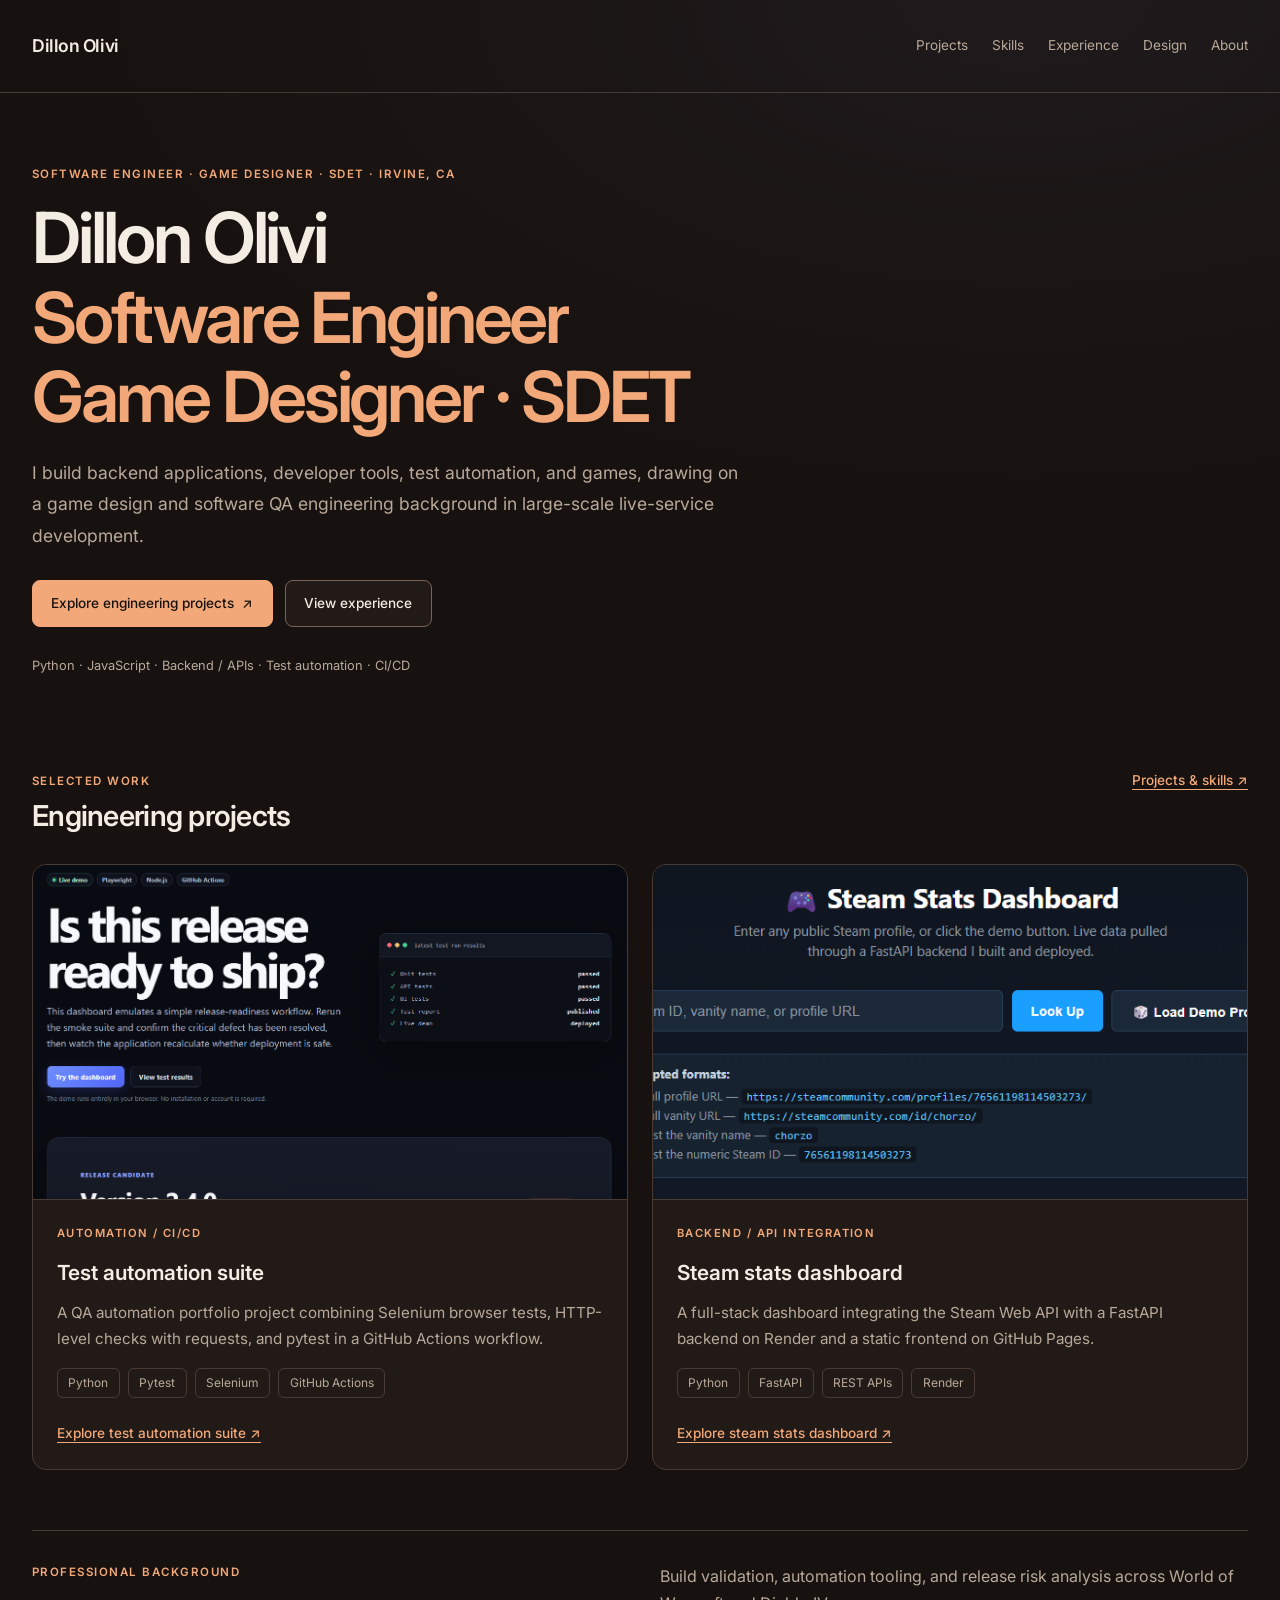
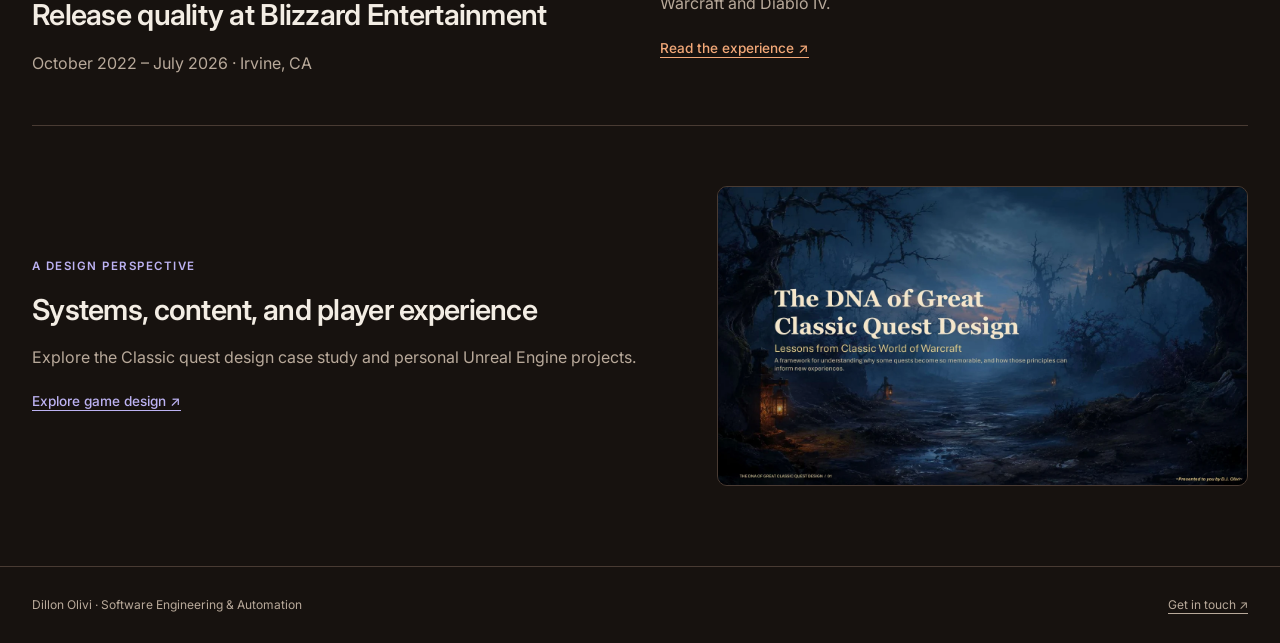
==== index.html @ e693dbc1 "Present Software Engineer, Game Designer and SDET roles on homepage" ====
<!DOCTYPE html>
<html lang="en">
<head>
<meta charset="UTF-8">
<meta name="viewport" content="width=device-width, initial-scale=1.0">
<meta name="color-scheme" content="dark">
<title>Dillon Olivi | Software Engineer, Game Designer &amp; SDET</title>
<meta name="description" content="Software engineering, game design, and test automation. Explore Dillon Olivi’s engineering projects, Unreal Engine work, and SDET experience.">
<link rel="preconnect" href="https://fonts.googleapis.com">
<link rel="preconnect" href="https://fonts.gstatic.com" crossorigin>
<link href="https://fonts.googleapis.com/css2?family=Inter:wght@400;500;600;700&amp;family=Cormorant+Garamond:wght@500;600;700&amp;display=swap" rel="stylesheet">
<link rel="stylesheet" href="css/styles.css">
<script src="js/navigation.js" defer></script>
</head>
<body class="page-swe">
<a class="skip-link" href="#main">Skip to content</a>
<nav class="site-nav" aria-label="Main navigation">
<a class="brand" href="index.html">Dillon Olivi</a>
<div class="links">
<a href="software-engineering.html">Projects</a>
<a href="software-engineering.html#skills">Skills</a>
<a href="experience.html">Experience</a>
<a href="game-design.html">Design</a>
<a href="about.html">About</a>
</div>
</nav>
<main id="main" class="page-content" tabindex="-1">

<header class="hero">
<p class="eyebrow">Software Engineer · Game Designer · SDET · Irvine, CA</p>
<h1>Dillon Olivi<br><span>Software Engineer<br>Game Designer · SDET</span></h1>
<p class="lead">I build backend applications, developer tools, test automation, and games, drawing on a game design and software QA engineering background in large-scale live-service development.</p>
<div class="actions"><a class="btn btn-primary" href="software-engineering.html">Explore engineering projects <span aria-hidden="true">↗</span></a><a class="btn" href="experience.html">View experience</a></div>
<p class="hero-note">Python · JavaScript · Backend / APIs · Test automation · CI/CD</p>
</header>
<section class="section" aria-labelledby="selected-projects">
<div class="section-heading"><div><p class="eyebrow">Selected work</p><h2 id="selected-projects">Engineering projects</h2></div><a class="text-link" href="software-engineering.html">Projects &amp; skills ↗</a></div>
<div class="project-grid"><article class="project-card engineering-card" id="test-automation">
<a class="project-media" href="https://dillon-olivi.github.io/release-readiness-demo/" target="_blank" rel="noopener noreferrer"><img src="assets/projects/test-automation-preview.png" alt="Test automation suite interface preview" loading="lazy"></a>
<div class="project-body"><p class="eyebrow">Automation / CI/CD</p><h3>Test automation suite</h3><p>A QA automation portfolio project combining Selenium browser tests, HTTP-level checks with requests, and pytest in a GitHub Actions workflow.</p><div class="skill-tags"><span>Python</span><span>Pytest</span><span>Selenium</span><span>GitHub Actions</span></div>
<a class="text-link" href="https://dillon-olivi.github.io/release-readiness-demo/" target="_blank" rel="noopener noreferrer">Explore test automation suite <span aria-hidden="true">↗</span></a></div>
</article>
<article class="project-card engineering-card" id="steam-dashboard">
<a class="project-media" href="https://dillon-olivi.github.io/steam-dashboard/" target="_blank" rel="noopener noreferrer"><img src="assets/projects/steam-dashboard-preview.png" alt="Steam stats dashboard with player lookup and demo profile controls" loading="lazy"></a>
<div class="project-body"><p class="eyebrow">Backend / API integration</p><h3>Steam stats dashboard</h3><p>A full-stack dashboard integrating the Steam Web API with a FastAPI backend on Render and a static frontend on GitHub Pages.</p><div class="skill-tags"><span>Python</span><span>FastAPI</span><span>REST APIs</span><span>Render</span></div>
<a class="text-link" href="https://dillon-olivi.github.io/steam-dashboard/" target="_blank" rel="noopener noreferrer">Explore steam stats dashboard <span aria-hidden="true">↗</span></a></div>
</article></div>
</section>
<section class="section background-strip" aria-labelledby="background-title"><div><p class="eyebrow">Professional background</p><h2 id="background-title">Release quality at Blizzard Entertainment</h2><p>October 2022 – July 2026 · Irvine, CA</p></div><div><p>Build validation, automation tooling, and release risk analysis across World of Warcraft and Diablo IV.</p><a class="text-link" href="experience.html">Read the experience ↗</a></div></section>
<section class="section design-feature" aria-labelledby="design-title"><div><p class="eyebrow">A design perspective</p><h2 id="design-title">Systems, content, and player experience</h2><p>Explore the Classic quest design case study and personal Unreal Engine projects.</p><a class="text-link" href="game-design.html">Explore game design ↗</a></div><a class="project-media" href="game-design.html#quest-case-study-title"><img src="assets/projects/dna-of-great-classic-quest-design.webp" alt="The DNA of Great Classic Quest Design cover" width="1400" height="788" loading="lazy"></a></section>

</main>
<footer class="site-footer"><p>Dillon Olivi · Software Engineering &amp; Automation</p><a href="mailto:dillonjameso13@gmail.com">Get in touch ↗</a></footer>
</body>
</html>
---- css/styles.css ----
:root {
  --bg: #17120f;
  --bg-raised: #211a17;
  --text: #f3ede4;
  --text-muted: #b8a99a;
  --accent-swe: #e8834a;
  --accent-swe-soft: #f2a878;
  --accent-design: #9a8de8;
  --accent-design-soft: #bcb2f2;
  --border: #493b33;
  --radius: 14px;
}
* { box-sizing: border-box; }
body { margin: 0; background: var(--bg); color: var(--text); font-family: 'Inter', -apple-system, BlinkMacSystemFont, 'Segoe UI', sans-serif; line-height: 1.7; }
body::before { content: ''; position: absolute; inset: 0 0 auto; height: 540px; background: radial-gradient(ellipse at 80% 0%, rgba(154,141,232,.06), transparent 65%); pointer-events: none; z-index: -1; }
h1, h2, h3, p { margin-top: 0; }
h1 { font-size: clamp(2.2rem, 5vw, 3.5rem); line-height: 1.13; letter-spacing: -.045em; font-weight: 600; margin-bottom: 1.25rem; max-width: 850px; }
h2 { font-size: clamp(1.4rem, 2.5vw, 1.8rem); line-height: 1.3; letter-spacing: -.025em; font-weight: 600; margin-bottom: 1rem; }
h3 { font-size: 1.1rem; line-height: 1.5; font-weight: 600; }
p { margin-bottom: 1rem; }
a { color: inherit; text-decoration: none; }
img, video { max-width: 100%; }
button { font: inherit; }
:where(a, button):focus-visible { outline: 2px solid var(--accent-swe-soft); outline-offset: 5px; }
.page-design :where(a, button):focus-visible { outline-color: var(--accent-design-soft); }
main:focus { outline: none; }
.skip-link { position: absolute; top: .5rem; left: 1rem; transform: translateY(-200%); background: var(--text); color: var(--bg); padding: .7rem 1rem; z-index: 10; }
.skip-link:focus { transform: none; }
.site-nav, .page-content, .site-footer { width: min(1560px, 100%); margin-inline: auto; padding-inline: 2rem; }
.site-nav { display: flex; justify-content: space-between; align-items: center; gap: 1.5rem; padding-block: 1.5rem; border-bottom: 1px solid var(--border); }
.brand { font-size: 1.1rem; font-weight: 600; white-space: nowrap; letter-spacing: -.025em; }
.brand-dot { color: var(--accent-swe-soft); }
.links { display: flex; flex-wrap: wrap; gap: .25rem 1.5rem; }
.links a { display: inline-flex; align-items: center; min-height: 44px; font-size: .85rem; color: var(--text-muted); }
.links a:hover, .links a[aria-current] { color: var(--text); }
.links a[aria-current] { text-decoration: underline; text-decoration-color: var(--accent-swe-soft); text-underline-offset: 8px; }
.page-content { padding-block: 3.75rem 5rem; }
.page-header { margin-bottom: 3rem; }
.eyebrow { font-size: .72rem; text-transform: uppercase; letter-spacing: .13em; font-weight: 600; color: var(--accent-swe-soft); margin-bottom: .85rem; }
.page-design .eyebrow, .page-design .accent { color: var(--accent-design-soft); }
.lead { max-width: 710px; color: var(--text-muted); font-size: 1.1rem; line-height: 1.8; }
.hero { padding-block: .75rem 1rem; }
.hero h1 { font-size: clamp(2.5rem, 5.5vw, 4.4rem); }
.hero h1 span { color: var(--accent-swe-soft); }
.hero-note { font-size: .8rem; color: var(--text-muted); margin-top: 1.75rem; }
.actions { display: flex; flex-wrap: wrap; gap: .75rem; margin-top: 1.75rem; }
.btn { display: inline-flex; align-items: center; justify-content: center; gap: .5rem; min-height: 46px; padding: .7rem 1.15rem; border: 1px solid #796457; border-radius: 8px; color: var(--text); background: var(--bg-raised); font-size: .85rem; font-weight: 500; transition: background-color .15s, border-color .15s; }
.btn:hover { border-color: var(--accent-swe-soft); background: #30251f; }
.btn-primary { background: var(--accent-swe-soft); border-color: var(--accent-swe-soft); color: var(--bg); }
.btn-primary:hover { background: #f6bb96; }
.page-design .btn:hover { border-color: var(--accent-design-soft); }
.text-link { display: inline-block; color: var(--accent-swe-soft); font-size: .85rem; font-weight: 500; text-decoration: underline; text-underline-offset: 4px; text-decoration-thickness: 1px; }
.text-link:hover { color: var(--text); }
.page-design .text-link { color: var(--accent-design-soft); }
.section { margin-top: 3.75rem; }
.section-heading { display: flex; justify-content: space-between; align-items: baseline; gap: 1rem; margin-bottom: 1.5rem; }
.section-heading h2, .section-heading p { margin-bottom: .35rem; }
.muted { color: var(--text-muted); }
.section-heading .muted { font-size: .8rem; }
.project-grid { display: grid; grid-template-columns: repeat(2, minmax(0, 1fr)); gap: 1.5rem; }
.project-card { min-width: 0; background: var(--bg-raised); border: 1px solid var(--border); border-radius: var(--radius); padding: 1.75rem; margin-bottom: 1.5rem; }
.project-card h2, .project-card h3 { font-size: 1.3rem; margin-bottom: .75rem; }
.project-card p { color: var(--text-muted); font-size: .95rem; }
.project-card .eyebrow { font-size: .7rem; color: var(--accent-swe-soft); }
.engineering-card { padding: 0; margin: 0; overflow: hidden; display: flex; flex-direction: column; transition: border-color .15s; }
.engineering-card:hover { border-color: #796457; }
.engineering-card .project-media { border: 0; border-bottom: 1px solid var(--border); border-radius: 0; margin: 0; }
.engineering-card .project-media img { aspect-ratio: 16/9; object-fit: cover; object-position: top; }
.project-body { padding: 1.5rem; display: flex; flex-direction: column; align-items: flex-start; flex: 1; }
.project-body > p:not(.eyebrow) { flex: 1; }
.project-body .text-link { margin-top: 1.5rem; }
.project-media { display: block; width: 100%; overflow: hidden; border: 1px solid var(--border); border-radius: 10px; margin-bottom: 1.25rem; }
.project-media video, .project-media img { display: block; width: 100%; height: auto; }
.project-media video { aspect-ratio: 16/9; object-fit: contain; background: #100d0b; }
.skill-tags { display: flex; flex-wrap: wrap; gap: .5rem; }
.skill-tags span { font-size: .75rem; padding: .25rem .65rem; border-radius: 6px; border: 1px solid var(--border); color: var(--text-muted); }
.skills-grid { display: grid; grid-template-columns: 1fr 1fr 1.25fr; gap: 2rem; padding-block: 1.5rem; border-top: 1px solid var(--border); }
.skills-grid h3 { font-size: .95rem; }
.background-strip { display: grid; grid-template-columns: 1fr 1fr; gap: 2.5rem; padding-block: 2rem; border-block: 1px solid var(--border); }
.background-strip p { color: var(--text-muted); }
.background-strip .eyebrow { color: var(--accent-swe-soft); }
.design-feature { display: grid; grid-template-columns: 1.2fr 1fr; gap: 3rem; align-items: center; }
.design-feature p { color: var(--text-muted); }
.design-feature .eyebrow, .design-feature .text-link { color: var(--accent-design-soft); }
.design-feature .project-media { margin: 0; }
.experience-entry { border: 1px solid var(--border); border-radius: var(--radius); background: var(--bg-raised); padding: clamp(1.25rem, 4vw, 2.5rem); }
.experience-header { padding-bottom: 1.5rem; }
.experience-header h2 { font-size: 1.8rem; }
.role-title { max-width: 740px; font-size: 1.05rem; margin-bottom: 0; }
.highlights { max-width: 760px; margin: 1rem 0 0; padding-left: 1.2rem; color: var(--text-muted); }
.highlights li { margin-bottom: .45rem; }
#lorestone-title + .role-title { margin-bottom: 0; }
.experience-entry + .experience-entry { margin-top: 1.5rem; }
.rotation { margin-top: 1.5rem; padding: 1rem 1.25rem; border: 1px solid var(--border); border-radius: var(--radius); }
.rotation h4 { margin-bottom: .4rem; }
.rotation p { margin: 0; }
.experience-area { border-top: 1px solid var(--border); padding-top: 1.75rem; margin-top: 1rem; }
.experience-area h3 { max-width: 750px; margin-bottom: 1rem; }
.experience-area ul { color: var(--text-muted); padding-left: 1.25rem; max-width: 860px; font-size: .95rem; }
.experience-area li { padding-left: .3rem; margin-bottom: .8rem; }
.experience-area li::marker { color: var(--accent-swe-soft); }
.assignment-dates { color: var(--accent-swe-soft); font-size: .85rem; }
.education { border-top: 1px solid var(--border); padding-top: 2rem; }
.education p { margin-bottom: .4rem; }
.about-header { display: grid; grid-template-columns: 1fr 160px; gap: 3rem; align-items: center; }
.portrait { border-radius: var(--radius); object-fit: cover; object-position: 50% 25%; border: 1px solid var(--border); }
.prose { max-width: 760px; color: var(--text-muted); font-size: 1.05rem; }
.prose p { margin-bottom: 1.5rem; }

.page-design h1 { font-family: 'Cormorant Garamond', Georgia, serif; letter-spacing: -.02em; }
.page-design .project-card .accent { color: var(--accent-design-soft); }
.project-gallery, .media-pair { display: grid; grid-template-columns: repeat(auto-fit, minmax(min(180px, 100%), 1fr)); gap: .5rem; margin-bottom: 1.25rem; }
.project-gallery img { width: 100%; aspect-ratio: 16/10; object-fit: cover; border-radius: 8px; }
.quest-case-study .case-study-disclaimer { margin-bottom: 0; }
.card-action { margin-top: 1.5rem; }
small { font-size: .8rem; }
.site-footer { display: flex; justify-content: space-between; gap: 1rem; padding-block: 1.75rem; border-top: 1px solid var(--border); color: var(--text-muted); font-size: .75rem; }
.site-footer p { margin: 0; }
.site-footer a { text-decoration: underline; text-underline-offset: 4px; }
@media (max-width: 760px) {
  .site-nav { align-items: flex-start; flex-direction: column; gap: .4rem; }
  .links { width: 100%; justify-content: space-between; gap: .25rem .75rem; }
  .page-content { padding-block: 2.5rem 3.5rem; }
  .project-grid, .skills-grid, .background-strip, .design-feature { grid-template-columns: 1fr; }
  .section { margin-top: 2.75rem; }
  .background-strip, .design-feature { gap: 1.25rem; }
  .section-heading { flex-wrap: wrap; }
  .about-header { grid-template-columns: 1fr; gap: 1rem; }
  .portrait { width: 120px; height: 120px; }
}
@media (max-width: 420px) {
  .site-nav, .page-content, .site-footer { padding-inline: 1.25rem; }
  .links a { font-size: .78rem; }
  .project-card { padding: 1.25rem; }
  .engineering-card { padding: 0; }
  .project-body { padding: 1.25rem; }
  .site-footer { flex-direction: column; }
}
@media (prefers-reduced-motion: reduce) {
  *, *::before, *::after { animation: none !important; transition: none !important; scroll-behavior: auto !important; }
}
html { scroll-behavior: smooth; }
#skills, #technical-design { scroll-margin-top: 2rem; }
.credits-grid { display: grid; grid-template-columns: repeat(auto-fit, minmax(min(280px, 100%), 1fr)); gap: 1.5rem; }
.team-section { margin-top: 2rem; padding-top: 2rem; border-top: 1px solid var(--border); }
.credit-card { padding: 0; overflow: hidden; margin: 0; }
.credit-card > img { display: block; width: 100%; height: auto; aspect-ratio: 16/9; object-fit: cover; }
.credit-card h4 { font-size: 1.1rem; margin: 0 0 .5rem; }
.credit-card p { margin: 0; }
.assignment-feature { display: grid; grid-template-columns: 1fr 1.25fr; gap: 2rem; align-items: start; }
.assignment-feature > img { width: 100%; height: auto; border-radius: 10px; }
.assignment-feature h4 { margin: 1.25rem 0 .4rem; font-size: .95rem; }
.assignment-feature p { color: var(--text-muted); }
.skills-grid { grid-template-columns: repeat(3, minmax(0, 1fr)); }
@media (max-width: 760px) { .assignment-feature, .skills-grid { grid-template-columns: 1fr; } }
@media (prefers-reduced-motion: reduce) { html { scroll-behavior: auto; } }

.studio-banner { display: block; width: 100%; height: auto; border-radius: var(--radius); border: 1px solid var(--border); margin-bottom: 1.5rem; }
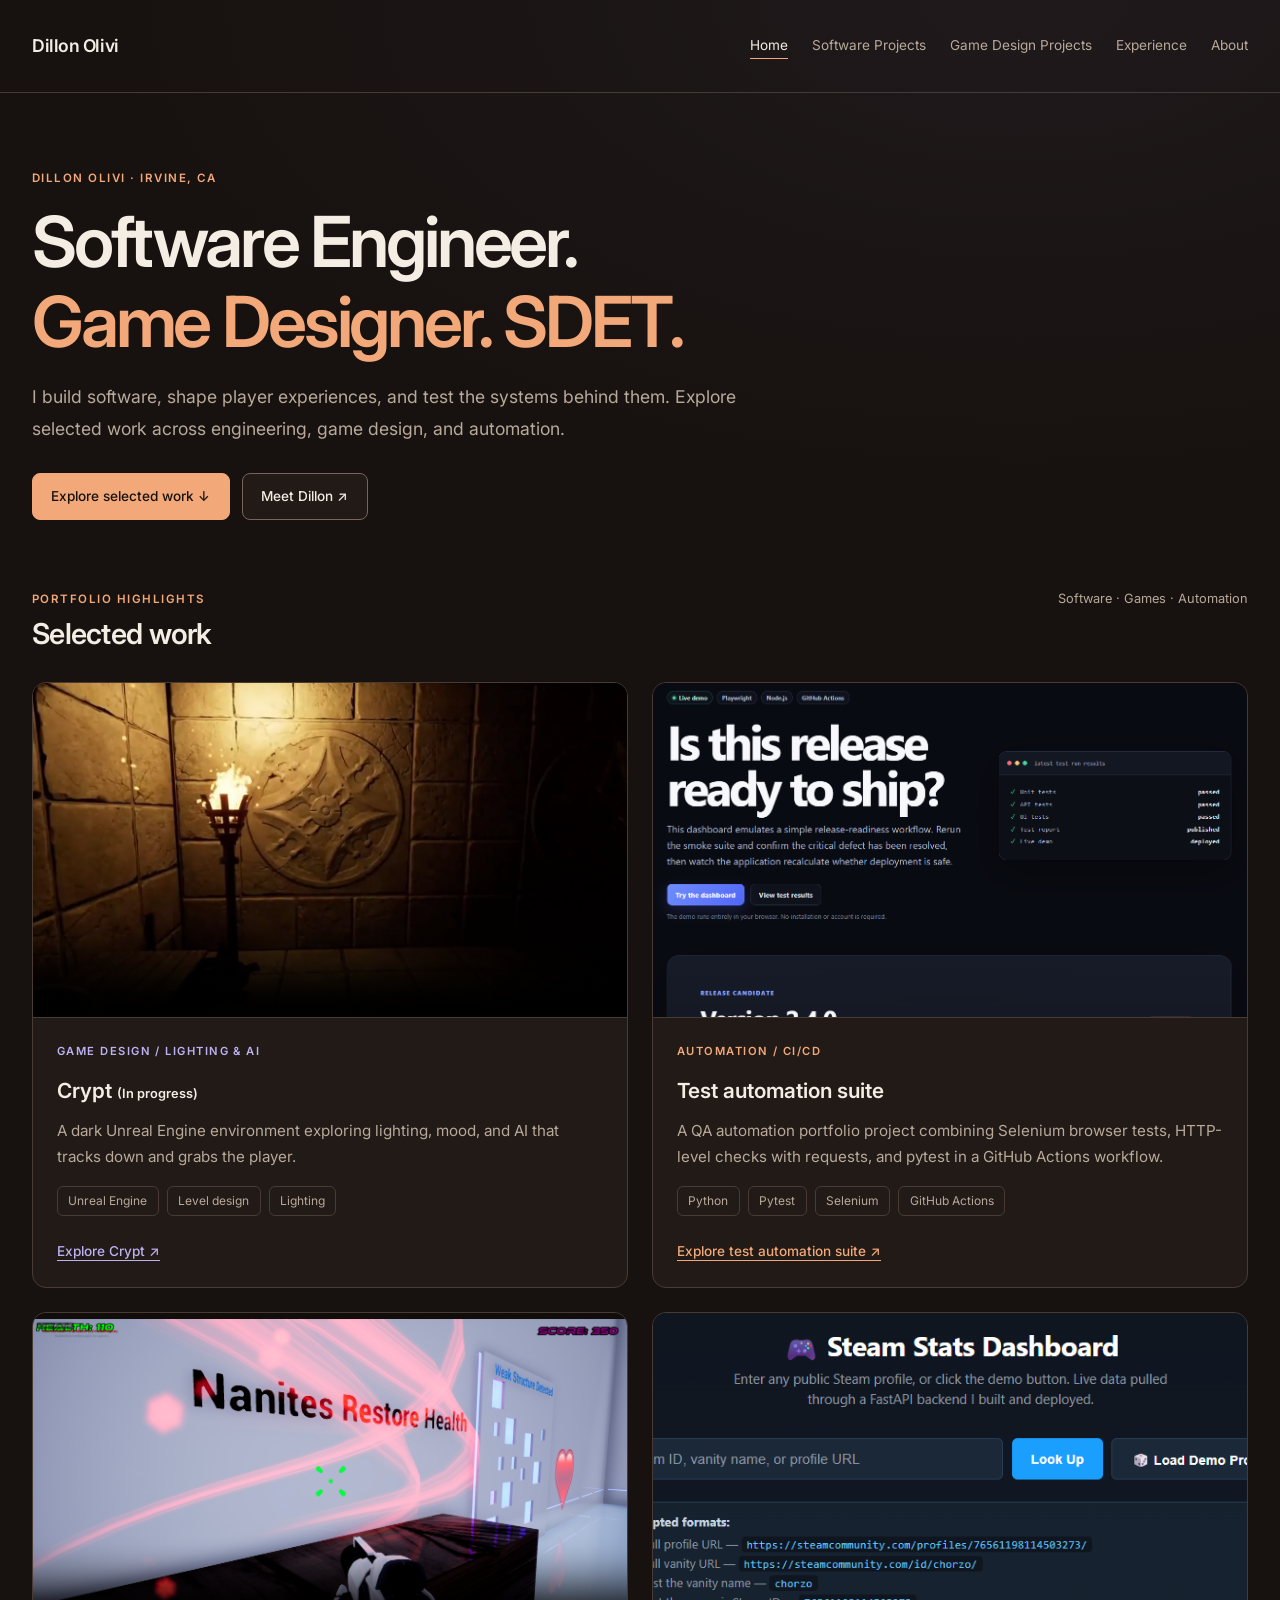
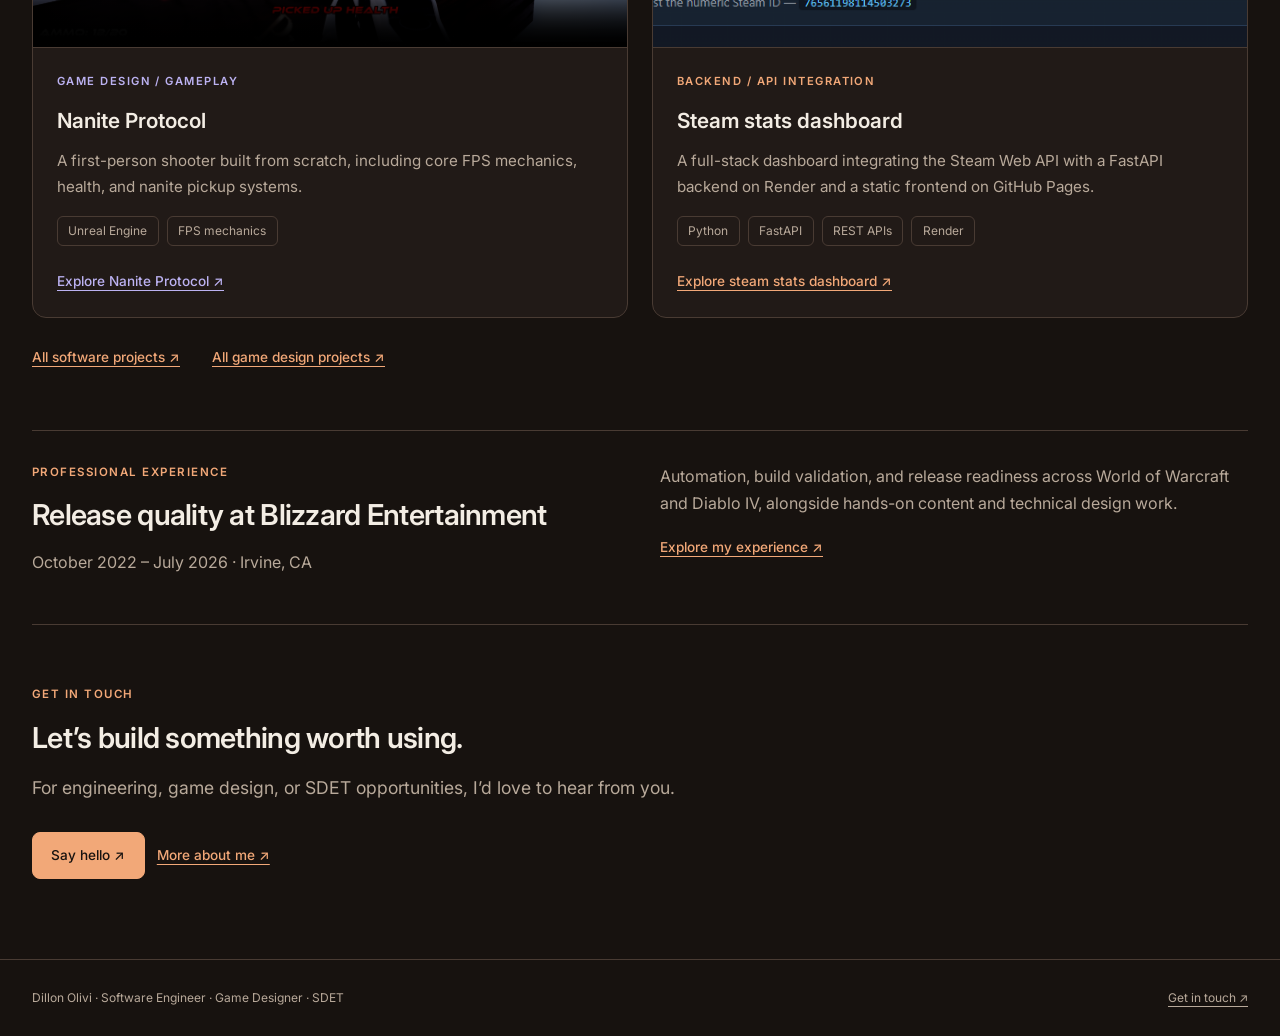
==== commit db1c3b76: "Build a curated portfolio homepage and consistent project navigation" ====
--- a/index.html
+++ b/index.html
@@ -12,44 +12,54 @@
 <link rel="stylesheet" href="css/styles.css">
 <script src="js/navigation.js" defer></script>
 </head>
-<body class="page-swe">
+<body class="page-swe page-home">
 <a class="skip-link" href="#main">Skip to content</a>
 <nav class="site-nav" aria-label="Main navigation">
 <a class="brand" href="index.html">Dillon Olivi</a>
 <div class="links">
-<a href="software-engineering.html">Projects</a>
-<a href="software-engineering.html#skills">Skills</a>
+<a href="index.html" aria-current="page">Home</a>
+<a href="software-engineering.html">Software Projects</a>
+<a href="game-design.html">Game Design Projects</a>
 <a href="experience.html">Experience</a>
-<a href="game-design.html">Design</a>
 <a href="about.html">About</a>
 </div>
 </nav>
 <main id="main" class="page-content" tabindex="-1">
-
-<header class="hero">
-<p class="eyebrow">Software Engineer · Game Designer · SDET · Irvine, CA</p>
-<h1>Dillon Olivi<br><span>Software Engineer<br>Game Designer · SDET</span></h1>
-<p class="lead">I build backend applications, developer tools, test automation, and games, drawing on a game design and software QA engineering background in large-scale live-service development.</p>
-<div class="actions"><a class="btn btn-primary" href="software-engineering.html">Explore engineering projects <span aria-hidden="true">↗</span></a><a class="btn" href="experience.html">View experience</a></div>
-<p class="hero-note">Python · JavaScript · Backend / APIs · Test automation · CI/CD</p>
+<header class="hero home-hero">
+<p class="eyebrow">Dillon Olivi · Irvine, CA</p>
+<h1>Software Engineer.<br><span>Game Designer. SDET.</span></h1>
+<p class="lead">I build software, shape player experiences, and test the systems behind them. Explore selected work across engineering, game design, and automation.</p>
+<div class="actions"><a class="btn btn-primary" href="#featured-work">Explore selected work ↓</a><a class="btn" href="about.html">Meet Dillon ↗</a></div>
 </header>
-<section class="section" aria-labelledby="selected-projects">
-<div class="section-heading"><div><p class="eyebrow">Selected work</p><h2 id="selected-projects">Engineering projects</h2></div><a class="text-link" href="software-engineering.html">Projects &amp; skills ↗</a></div>
-<div class="project-grid"><article class="project-card engineering-card" id="test-automation">
+<section class="section" aria-labelledby="featured-work">
+<div class="section-heading"><div><p class="eyebrow">Portfolio highlights</p><h2 id="featured-work">Selected work</h2></div><p class="muted">Software · Games · Automation</p></div>
+<div class="project-grid"><article class="project-card engineering-card design-card">
+<div class="project-media"><video preload="none" muted loop playsinline controls aria-label="Crypt preview" poster="assets/projects/crypt-progress-1.webp"><source src="assets/projects/crypt-progress-1.mp4" type="video/mp4"></video></div>
+<div class="project-body"><p class="eyebrow">Game Design / Lighting &amp; AI</p><h3>Crypt <small>(In progress)</small></h3><p>A dark Unreal Engine environment exploring lighting, mood, and AI that tracks down and grabs the player.</p><div class="skill-tags"><span>Unreal Engine</span><span>Level design</span><span>Lighting</span></div><a class="text-link" href="game-design.html#crypt">Explore Crypt ↗</a></div>
+</article>
+<article class="project-card engineering-card" id="test-automation">
 <a class="project-media" href="https://dillon-olivi.github.io/release-readiness-demo/" target="_blank" rel="noopener noreferrer"><img src="assets/projects/test-automation-preview.png" alt="Test automation suite interface preview" loading="lazy"></a>
 <div class="project-body"><p class="eyebrow">Automation / CI/CD</p><h3>Test automation suite</h3><p>A QA automation portfolio project combining Selenium browser tests, HTTP-level checks with requests, and pytest in a GitHub Actions workflow.</p><div class="skill-tags"><span>Python</span><span>Pytest</span><span>Selenium</span><span>GitHub Actions</span></div>
 <a class="text-link" href="https://dillon-olivi.github.io/release-readiness-demo/" target="_blank" rel="noopener noreferrer">Explore test automation suite <span aria-hidden="true">↗</span></a></div>
+</article>
+<article class="project-card engineering-card design-card">
+<div class="project-media"><video preload="none" muted loop playsinline controls aria-label="Nanite Protocol preview" poster="assets/projects/nanite-protocol-1.webp"><source src="assets/projects/nanite-protocol-2.mp4" type="video/mp4"></video></div>
+<div class="project-body"><p class="eyebrow">Game Design / Gameplay</p><h3>Nanite Protocol</h3><p>A first-person shooter built from scratch, including core FPS mechanics, health, and nanite pickup systems.</p><div class="skill-tags"><span>Unreal Engine</span><span>FPS mechanics</span></div><a class="text-link" href="game-design.html#nanite-protocol">Explore Nanite Protocol ↗</a></div>
 </article>
 <article class="project-card engineering-card" id="steam-dashboard">
 <a class="project-media" href="https://dillon-olivi.github.io/steam-dashboard/" target="_blank" rel="noopener noreferrer"><img src="assets/projects/steam-dashboard-preview.png" alt="Steam stats dashboard with player lookup and demo profile controls" loading="lazy"></a>
 <div class="project-body"><p class="eyebrow">Backend / API integration</p><h3>Steam stats dashboard</h3><p>A full-stack dashboard integrating the Steam Web API with a FastAPI backend on Render and a static frontend on GitHub Pages.</p><div class="skill-tags"><span>Python</span><span>FastAPI</span><span>REST APIs</span><span>Render</span></div>
 <a class="text-link" href="https://dillon-olivi.github.io/steam-dashboard/" target="_blank" rel="noopener noreferrer">Explore steam stats dashboard <span aria-hidden="true">↗</span></a></div>
 </article></div>
+<div class="actions collection-links"><a class="text-link" href="software-engineering.html">All software projects ↗</a><a class="text-link" href="game-design.html">All game design projects ↗</a></div>
 </section>
-<section class="section background-strip" aria-labelledby="background-title"><div><p class="eyebrow">Professional background</p><h2 id="background-title">Release quality at Blizzard Entertainment</h2><p>October 2022 – July 2026 · Irvine, CA</p></div><div><p>Build validation, automation tooling, and release risk analysis across World of Warcraft and Diablo IV.</p><a class="text-link" href="experience.html">Read the experience ↗</a></div></section>
-<section class="section design-feature" aria-labelledby="design-title"><div><p class="eyebrow">A design perspective</p><h2 id="design-title">Systems, content, and player experience</h2><p>Explore the Classic quest design case study and personal Unreal Engine projects.</p><a class="text-link" href="game-design.html">Explore game design ↗</a></div><a class="project-media" href="game-design.html#quest-case-study-title"><img src="assets/projects/dna-of-great-classic-quest-design.webp" alt="The DNA of Great Classic Quest Design cover" width="1400" height="788" loading="lazy"></a></section>
-
+<section class="section background-strip" aria-labelledby="background-title">
+<div><p class="eyebrow">Professional experience</p><h2 id="background-title">Release quality at Blizzard Entertainment</h2><p>October 2022 – July 2026 · Irvine, CA</p></div>
+<div><p>Automation, build validation, and release readiness across World of Warcraft and Diablo IV, alongside hands-on content and technical design work.</p><a class="text-link" href="experience.html">Explore my experience ↗</a></div>
+</section>
+<section class="section home-contact" aria-labelledby="contact-title"><p class="eyebrow">Get in touch</p><h2 id="contact-title">Let’s build something worth using.</h2><p class="lead">For engineering, game design, or SDET opportunities, I’d love to hear from you.</p><div class="actions"><a class="btn btn-primary" href="mailto:dillonjameso13@gmail.com">Say hello ↗</a><a class="text-link" href="about.html">More about me ↗</a></div></section>
 </main>
-<footer class="site-footer"><p>Dillon Olivi · Software Engineering &amp; Automation</p><a href="mailto:dillonjameso13@gmail.com">Get in touch ↗</a></footer>
+<footer class="site-footer"><p>Dillon Olivi · Software Engineer · Game Designer · SDET</p><a href="mailto:dillonjameso13@gmail.com">Get in touch ↗</a></footer>
+<script src="js/viewport-video.js"></script>
 </body>
 </html>
--- a/css/styles.css
+++ b/css/styles.css
@@ -156,3 +156,15 @@
 @media (prefers-reduced-motion: reduce) { html { scroll-behavior: auto; } }
 
 .studio-banner { display: block; width: 100%; height: auto; border-radius: var(--radius); border: 1px solid var(--border); margin-bottom: 1.5rem; }
+
+/* Portfolio overview */
+.page-home .home-hero { max-width: 1000px; padding-block: 1rem .5rem; }
+.page-home .home-hero h1 { max-width: 1000px; }
+.page-home .design-card .eyebrow, .page-home .design-card .text-link { color: var(--accent-design-soft); }
+.collection-links { gap: 1rem 2rem; }
+.home-contact { max-width: 760px; }
+.home-contact .actions { align-items: center; }
+#featured-work, #crypt, #nanite-protocol { scroll-margin-top: 2rem; }
+@media (max-width: 760px) {
+  .site-nav .links { justify-content: flex-start; gap: .25rem 1.25rem; }
+}
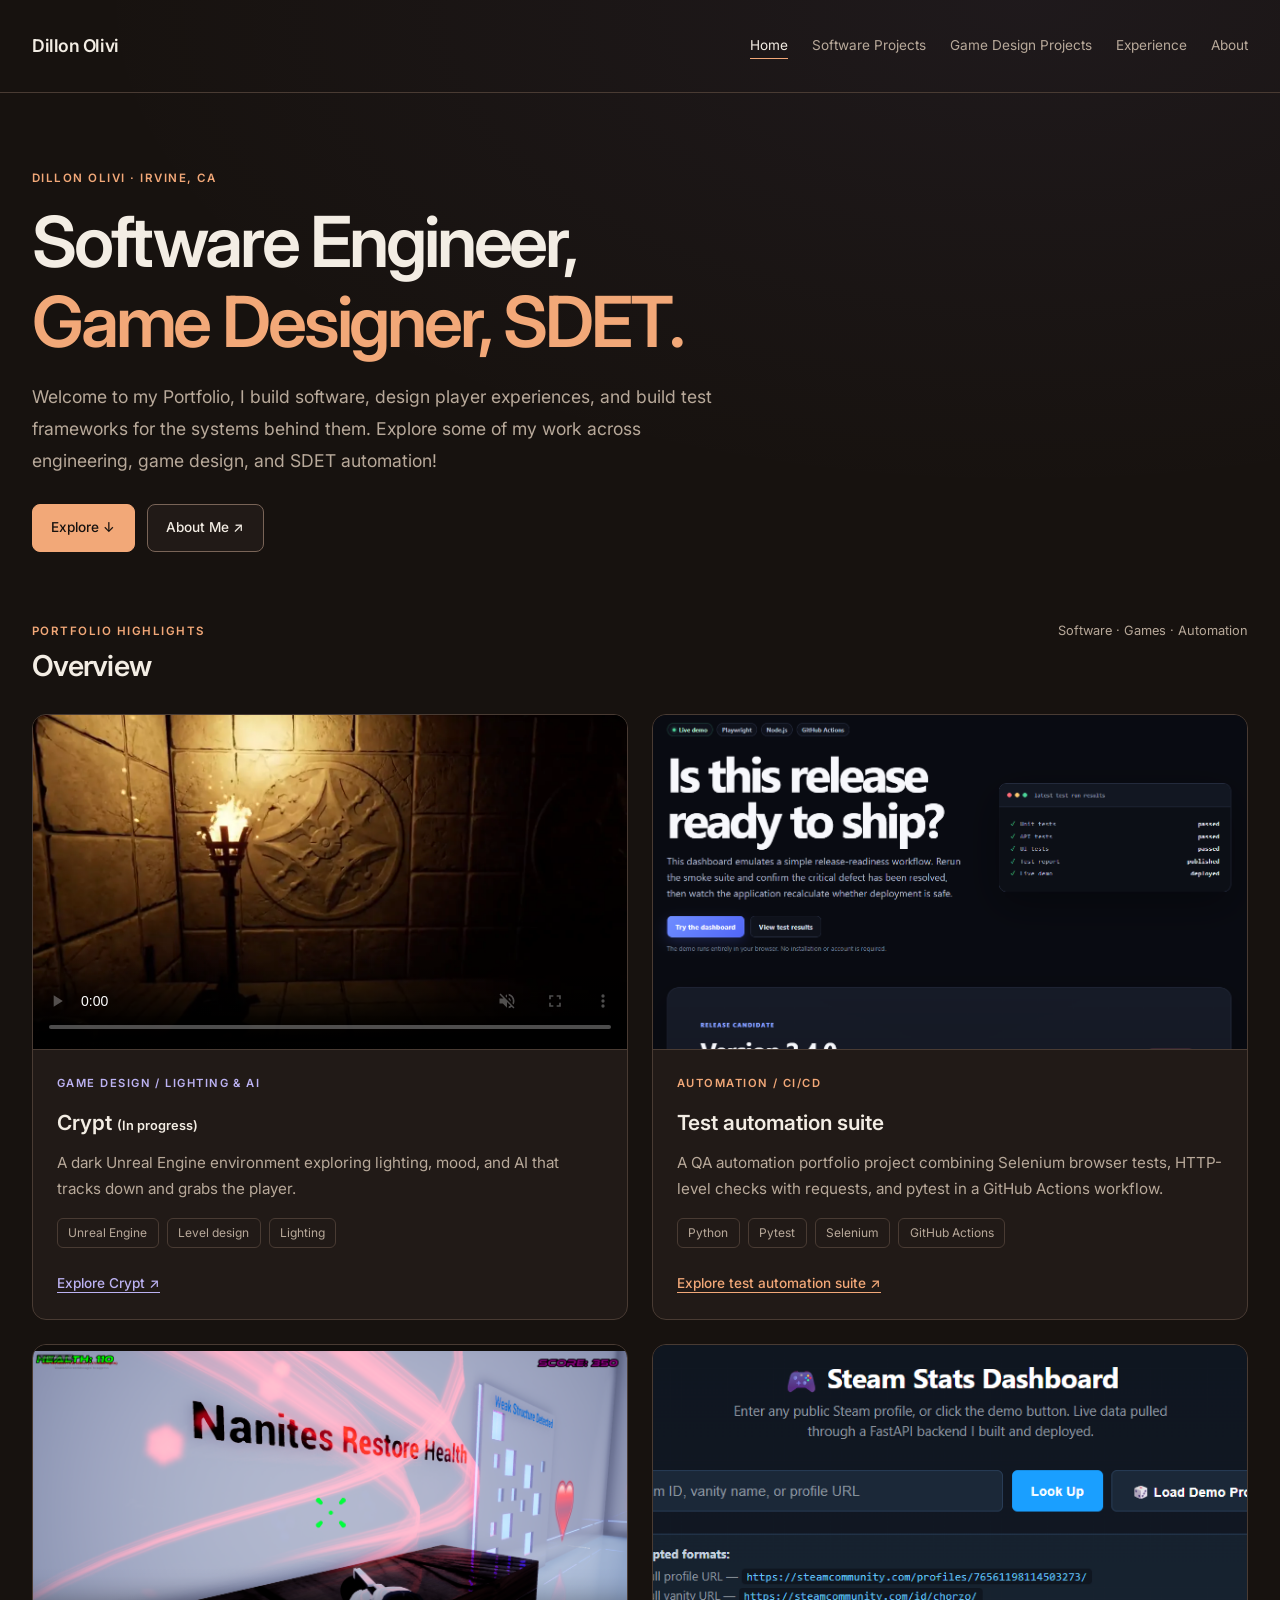
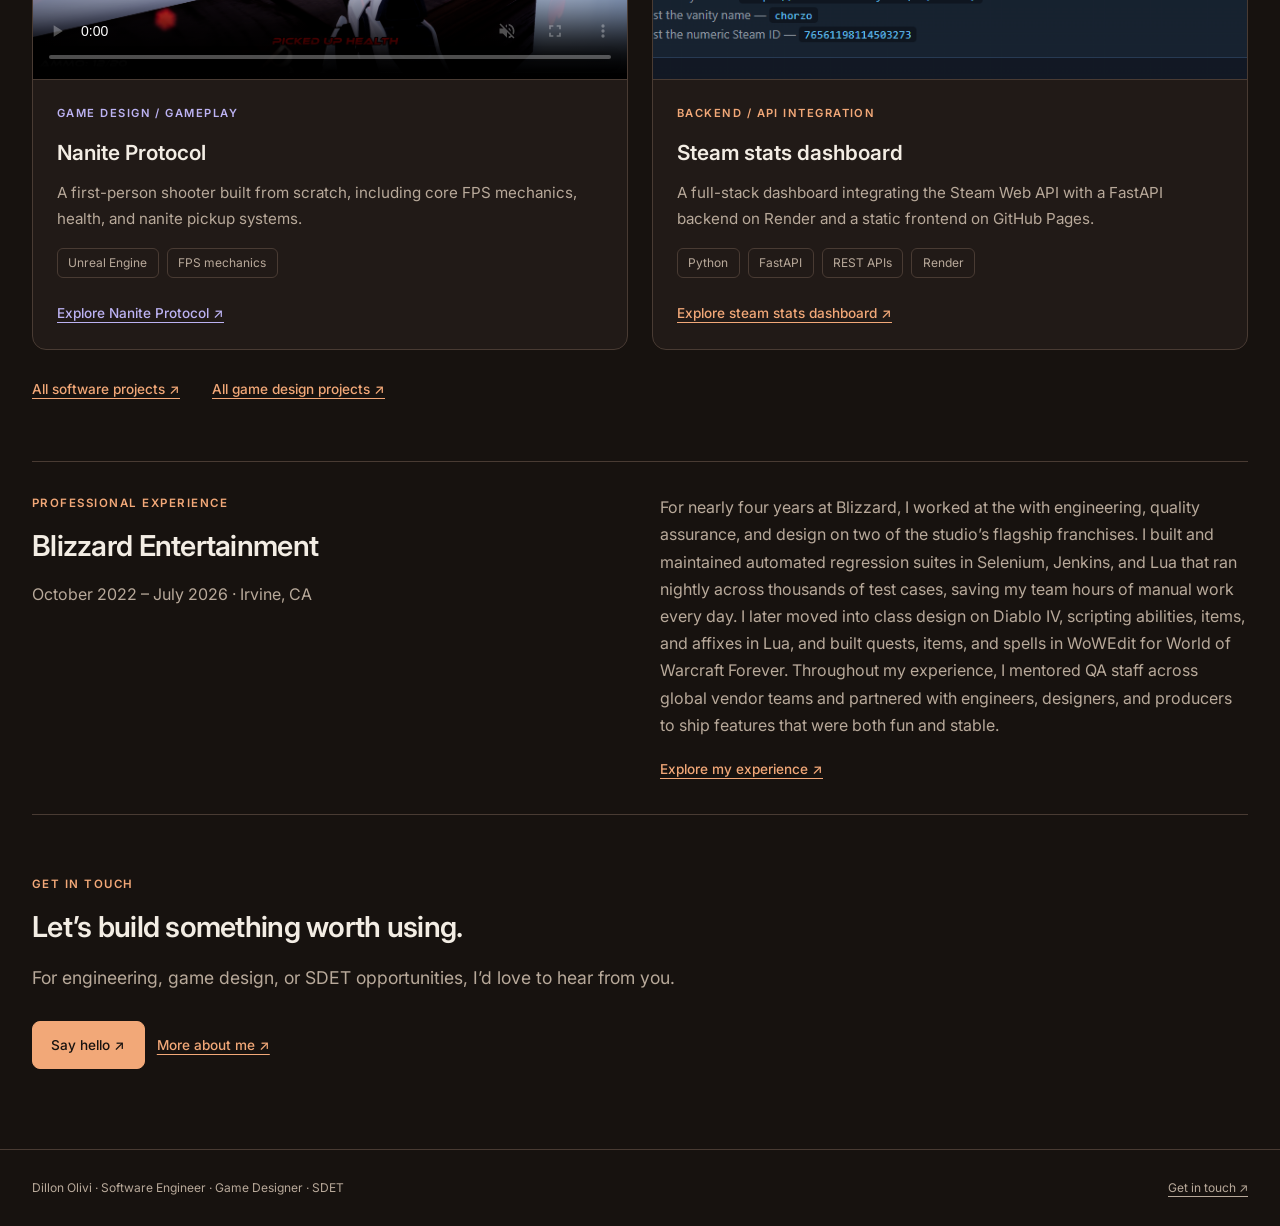
==== commit 57359330: "Revise portfolio content and professional experience Updated the portfolio introduction and professi" ====
--- a/index.html
+++ b/index.html
@@ -27,12 +27,12 @@
 <main id="main" class="page-content" tabindex="-1">
 <header class="hero home-hero">
 <p class="eyebrow">Dillon Olivi · Irvine, CA</p>
-<h1>Software Engineer.<br><span>Game Designer. SDET.</span></h1>
-<p class="lead">I build software, shape player experiences, and test the systems behind them. Explore selected work across engineering, game design, and automation.</p>
-<div class="actions"><a class="btn btn-primary" href="#featured-work">Explore selected work ↓</a><a class="btn" href="about.html">Meet Dillon ↗</a></div>
+<h1>Software Engineer,<br><span>Game Designer, SDET.</span></h1>
+<p class="lead">Welcome to my Portfolio, I build software, design player experiences, and build test frameworks for the systems behind them. Explore some of my work across engineering, game design, and SDET automation!</p>
+<div class="actions"><a class="btn btn-primary" href="#featured-work">Explore ↓</a><a class="btn" href="about.html">About Me ↗</a></div>
 </header>
 <section class="section" aria-labelledby="featured-work">
-<div class="section-heading"><div><p class="eyebrow">Portfolio highlights</p><h2 id="featured-work">Selected work</h2></div><p class="muted">Software · Games · Automation</p></div>
+<div class="section-heading"><div><p class="eyebrow">Portfolio highlights</p><h2 id="featured-work">Overview</h2></div><p class="muted">Software · Games · Automation</p></div>
 <div class="project-grid"><article class="project-card engineering-card design-card">
 <div class="project-media"><video preload="none" muted loop playsinline controls aria-label="Crypt preview" poster="assets/projects/crypt-progress-1.webp"><source src="assets/projects/crypt-progress-1.mp4" type="video/mp4"></video></div>
 <div class="project-body"><p class="eyebrow">Game Design / Lighting &amp; AI</p><h3>Crypt <small>(In progress)</small></h3><p>A dark Unreal Engine environment exploring lighting, mood, and AI that tracks down and grabs the player.</p><div class="skill-tags"><span>Unreal Engine</span><span>Level design</span><span>Lighting</span></div><a class="text-link" href="game-design.html#crypt">Explore Crypt ↗</a></div>
@@ -54,8 +54,11 @@
 <div class="actions collection-links"><a class="text-link" href="software-engineering.html">All software projects ↗</a><a class="text-link" href="game-design.html">All game design projects ↗</a></div>
 </section>
 <section class="section background-strip" aria-labelledby="background-title">
-<div><p class="eyebrow">Professional experience</p><h2 id="background-title">Release quality at Blizzard Entertainment</h2><p>October 2022 – July 2026 · Irvine, CA</p></div>
-<div><p>Automation, build validation, and release readiness across World of Warcraft and Diablo IV, alongside hands-on content and technical design work.</p><a class="text-link" href="experience.html">Explore my experience ↗</a></div>
+<div><p class="eyebrow">Professional experience</p><h2 id="background-title">Blizzard Entertainment</h2><p>October 2022 – July 2026 · Irvine, CA</p></div>
+<div><p>For nearly four years at Blizzard, I worked at the with engineering, quality assurance, and design on two of the studio’s flagship franchises. 
+I built and maintained automated regression suites in Selenium, Jenkins, and Lua that ran nightly across thousands of test cases, saving my team hours of manual work every day.
+I later moved into class design on Diablo IV, scripting abilities, items, and affixes in Lua, and built quests, items, and spells in WoWEdit for World of Warcraft Forever. 
+Throughout my experience, I mentored QA staff across global vendor teams and partnered with engineers, designers, and producers to ship features that were both fun and stable.</p><a class="text-link" href="experience.html">Explore my experience ↗</a></div>
 </section>
 <section class="section home-contact" aria-labelledby="contact-title"><p class="eyebrow">Get in touch</p><h2 id="contact-title">Let’s build something worth using.</h2><p class="lead">For engineering, game design, or SDET opportunities, I’d love to hear from you.</p><div class="actions"><a class="btn btn-primary" href="mailto:dillonjameso13@gmail.com">Say hello ↗</a><a class="text-link" href="about.html">More about me ↗</a></div></section>
 </main>
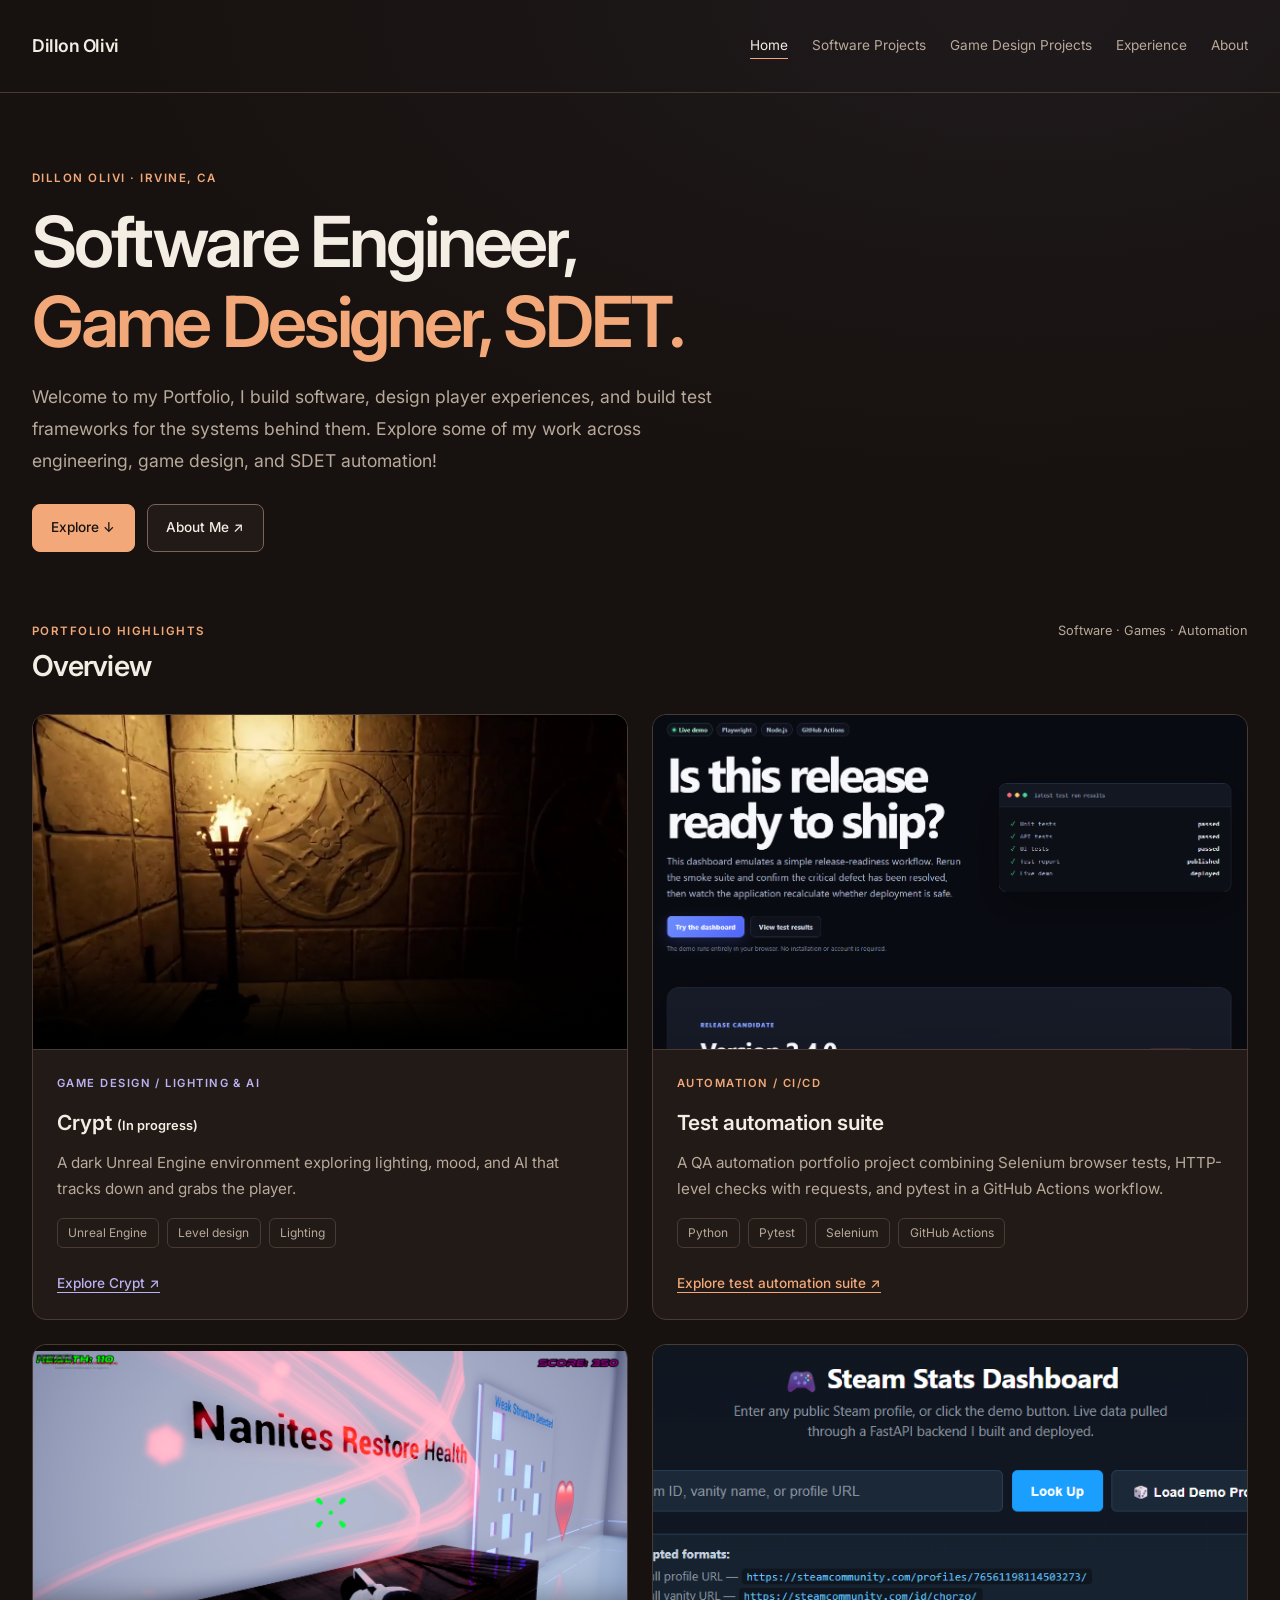
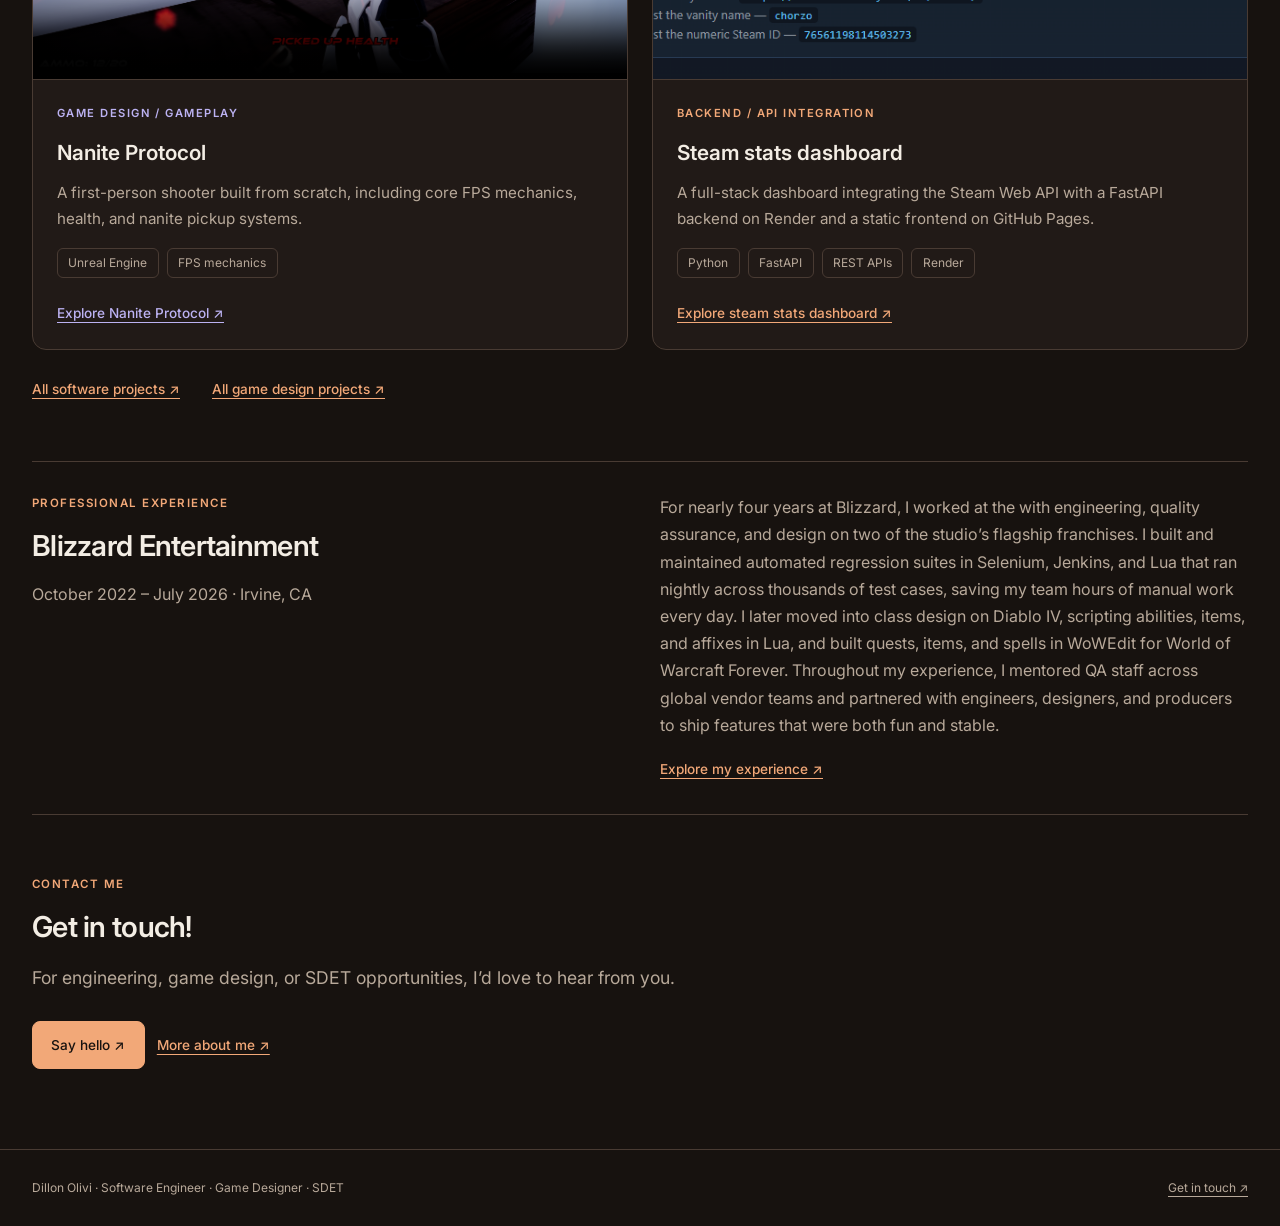
==== commit 47626fcf: "Update contact section heading and text" ====
--- a/index.html
+++ b/index.html
@@ -60,7 +60,7 @@
 I later moved into class design on Diablo IV, scripting abilities, items, and affixes in Lua, and built quests, items, and spells in WoWEdit for World of Warcraft Forever. 
 Throughout my experience, I mentored QA staff across global vendor teams and partnered with engineers, designers, and producers to ship features that were both fun and stable.</p><a class="text-link" href="experience.html">Explore my experience ↗</a></div>
 </section>
-<section class="section home-contact" aria-labelledby="contact-title"><p class="eyebrow">Get in touch</p><h2 id="contact-title">Let’s build something worth using.</h2><p class="lead">For engineering, game design, or SDET opportunities, I’d love to hear from you.</p><div class="actions"><a class="btn btn-primary" href="mailto:dillonjameso13@gmail.com">Say hello ↗</a><a class="text-link" href="about.html">More about me ↗</a></div></section>
+<section class="section home-contact" aria-labelledby="contact-title"><p class="eyebrow">Contact Me</p><h2 id="contact-title">Get in touch!</h2><p class="lead">For engineering, game design, or SDET opportunities, I’d love to hear from you.</p><div class="actions"><a class="btn btn-primary" href="mailto:dillonjameso13@gmail.com">Say hello ↗</a><a class="text-link" href="about.html">More about me ↗</a></div></section>
 </main>
 <footer class="site-footer"><p>Dillon Olivi · Software Engineer · Game Designer · SDET</p><a href="mailto:dillonjameso13@gmail.com">Get in touch ↗</a></footer>
 <script src="js/viewport-video.js"></script>
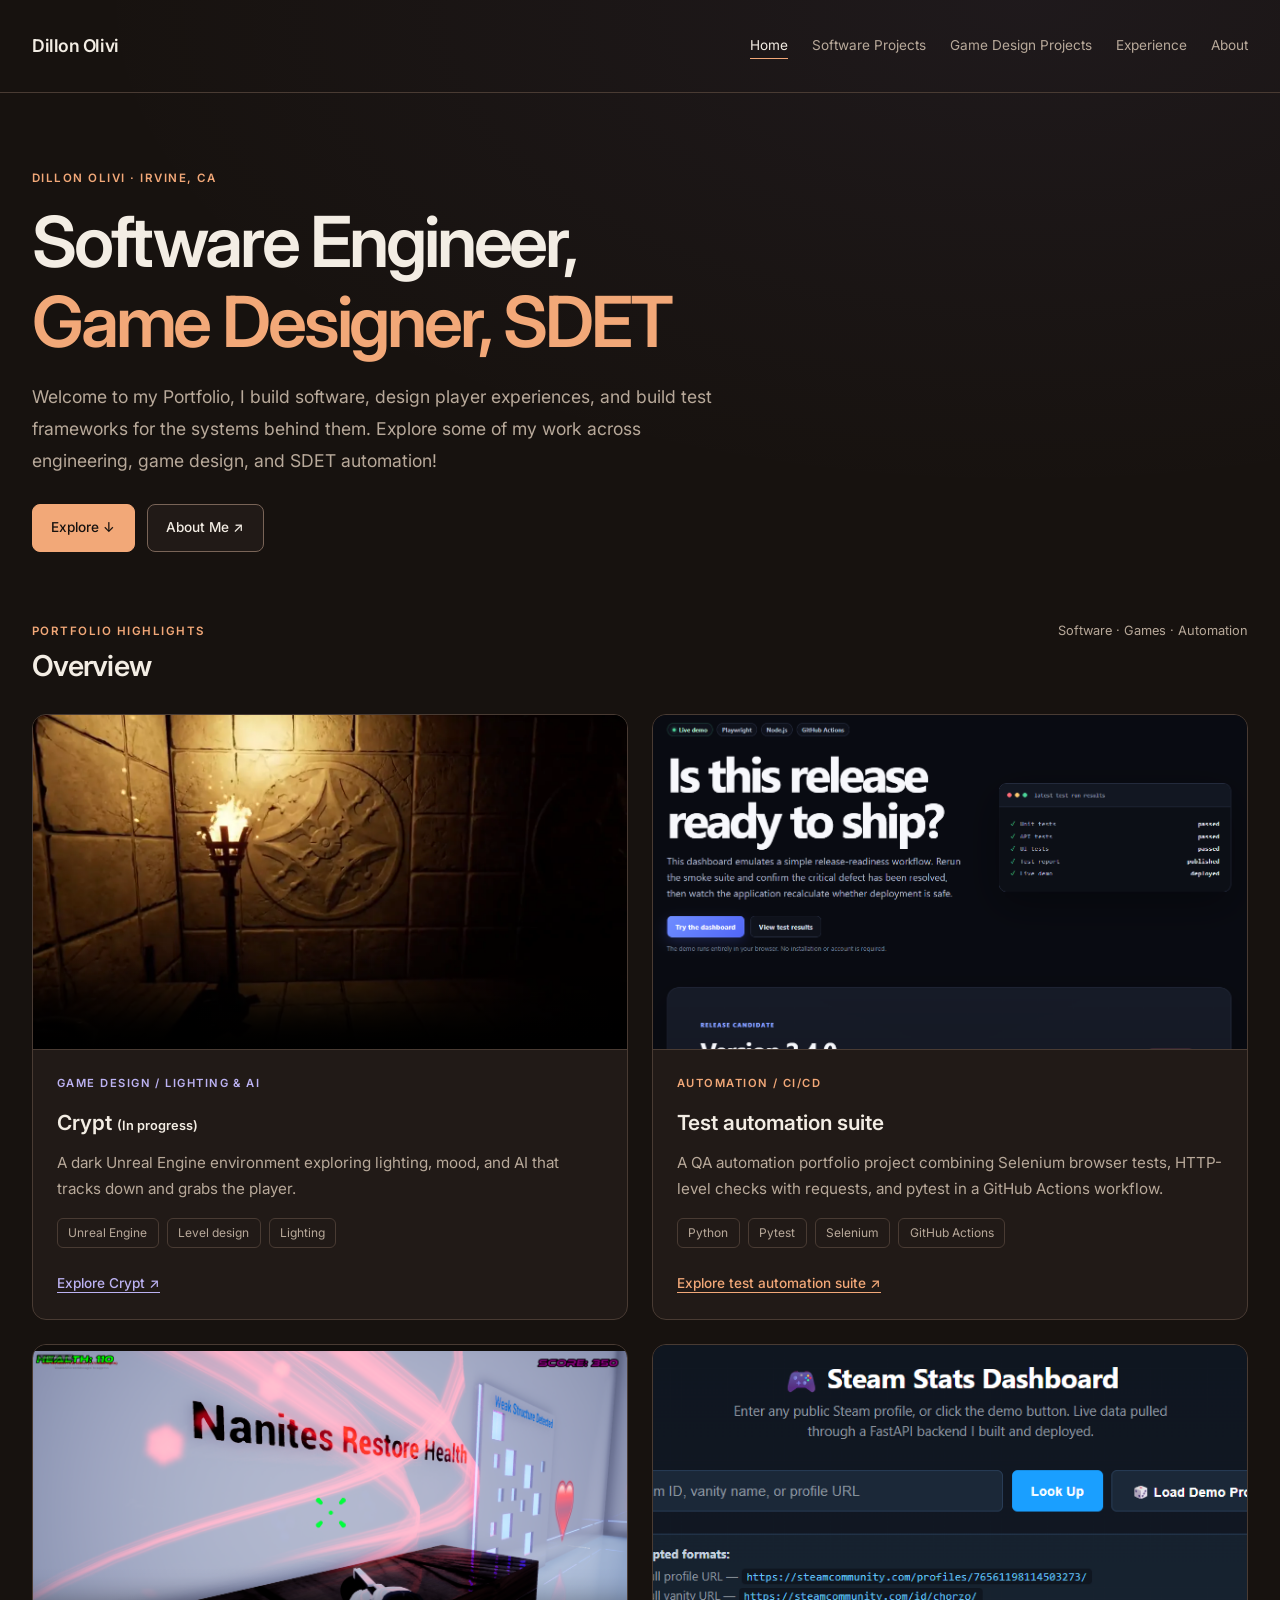
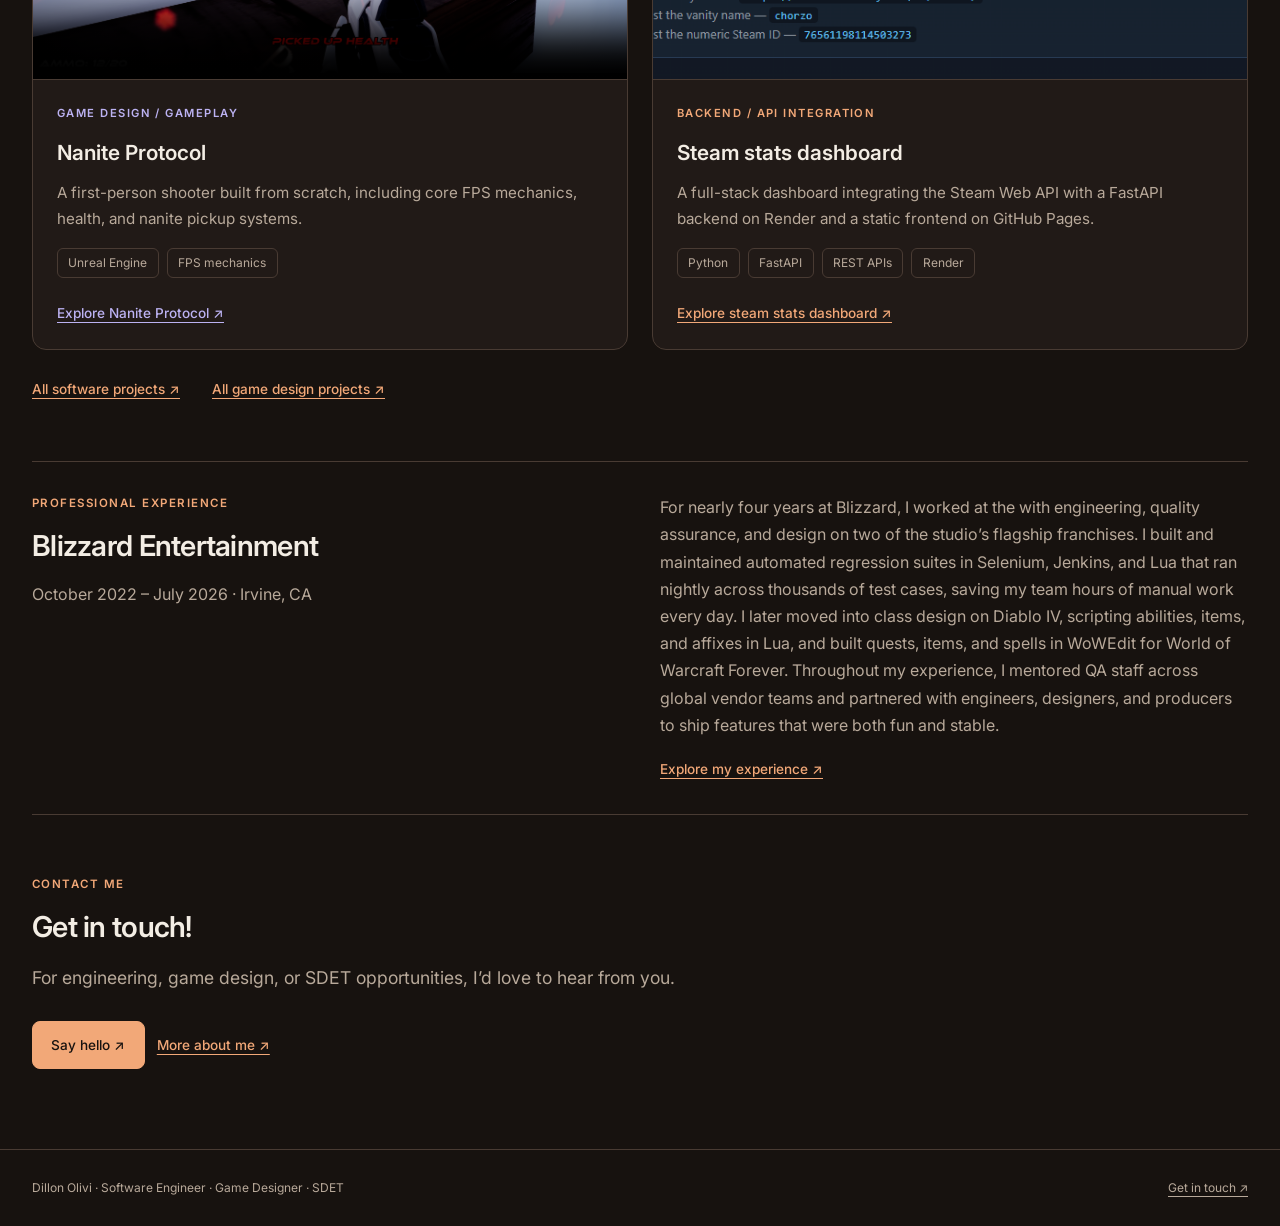
==== commit 48896b5d: "Fix heading formatting in index.html" ====
--- a/index.html
+++ b/index.html
@@ -27,7 +27,7 @@
 <main id="main" class="page-content" tabindex="-1">
 <header class="hero home-hero">
 <p class="eyebrow">Dillon Olivi · Irvine, CA</p>
-<h1>Software Engineer,<br><span>Game Designer, SDET.</span></h1>
+<h1>Software Engineer,<br><span>Game Designer, SDET</span></h1>
 <p class="lead">Welcome to my Portfolio, I build software, design player experiences, and build test frameworks for the systems behind them. Explore some of my work across engineering, game design, and SDET automation!</p>
 <div class="actions"><a class="btn btn-primary" href="#featured-work">Explore ↓</a><a class="btn" href="about.html">About Me ↗</a></div>
 </header>
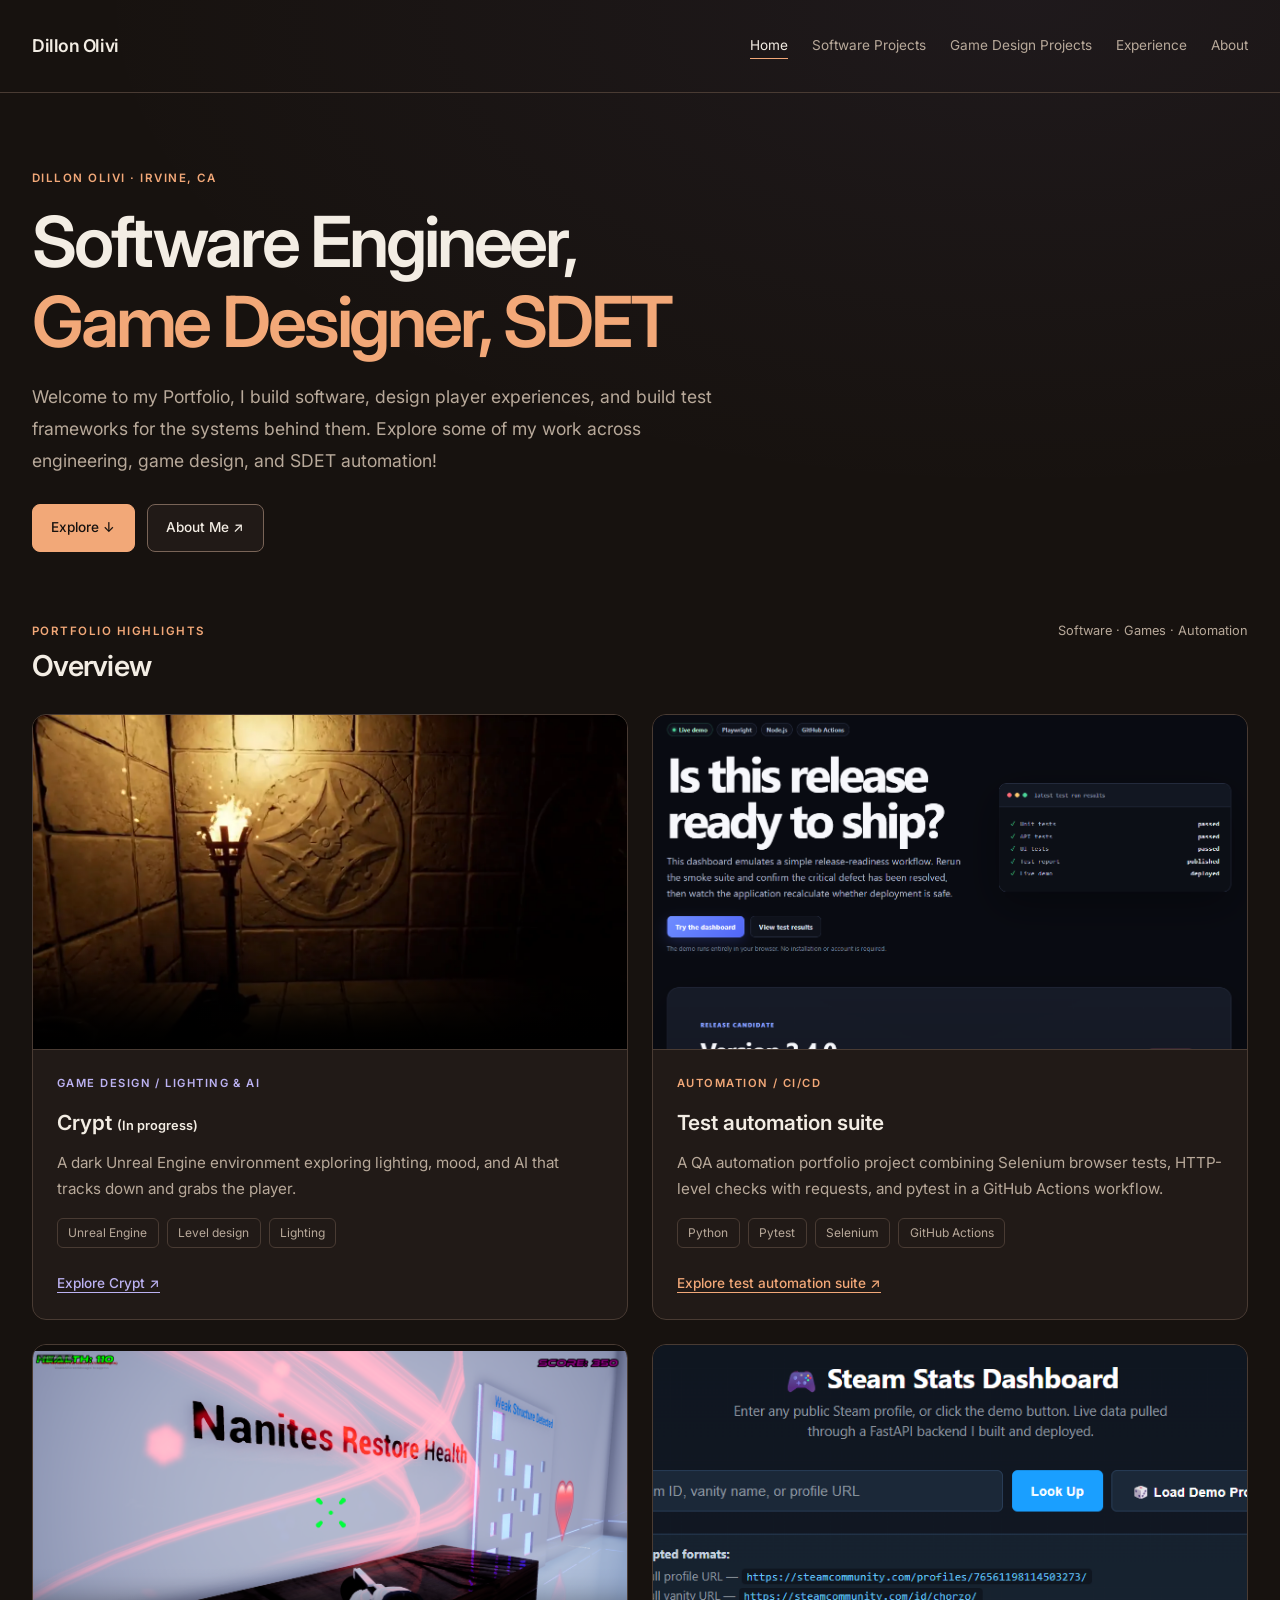
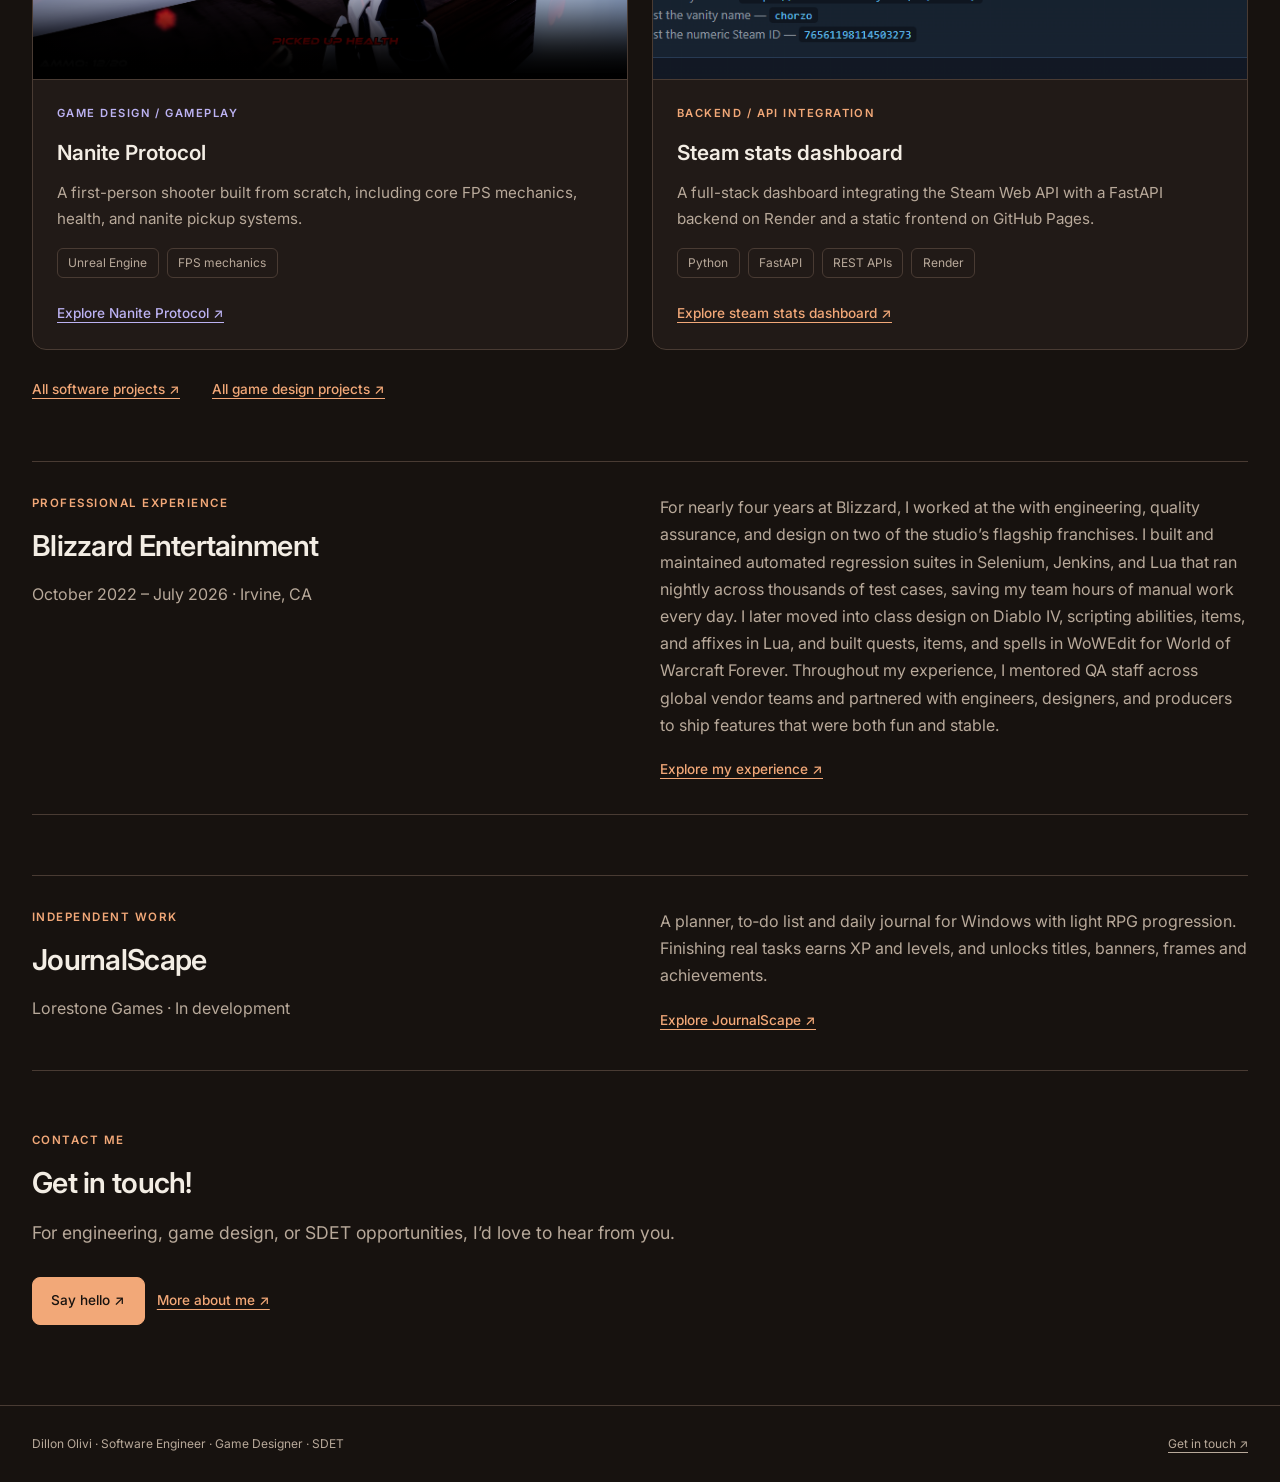
==== commit f5e06535: "Add JournalScape project and Lorestone Games links Co-Authored-By: Claude Opus 5.5 <noreply@anthropi" ====
--- a/index.html
+++ b/index.html
@@ -60,6 +60,10 @@
 I later moved into class design on Diablo IV, scripting abilities, items, and affixes in Lua, and built quests, items, and spells in WoWEdit for World of Warcraft Forever. 
 Throughout my experience, I mentored QA staff across global vendor teams and partnered with engineers, designers, and producers to ship features that were both fun and stable.</p><a class="text-link" href="experience.html">Explore my experience ↗</a></div>
 </section>
+<section class="section background-strip" aria-labelledby="journalscape-home-title">
+<div><p class="eyebrow">Independent work</p><h2 id="journalscape-home-title">JournalScape</h2><p>Lorestone Games · In development</p></div>
+<div><p>A planner, to‑do list and daily journal for Windows with light RPG progression. Finishing real tasks earns XP and levels, and unlocks titles, banners, frames and achievements.</p><a class="text-link" href="software-engineering.html#journalscape">Explore JournalScape ↗</a></div>
+</section>
 <section class="section home-contact" aria-labelledby="contact-title"><p class="eyebrow">Contact Me</p><h2 id="contact-title">Get in touch!</h2><p class="lead">For engineering, game design, or SDET opportunities, I’d love to hear from you.</p><div class="actions"><a class="btn btn-primary" href="mailto:dillonjameso13@gmail.com">Say hello ↗</a><a class="text-link" href="about.html">More about me ↗</a></div></section>
 </main>
 <footer class="site-footer"><p>Dillon Olivi · Software Engineer · Game Designer · SDET</p><a href="mailto:dillonjameso13@gmail.com">Get in touch ↗</a></footer>
--- a/css/styles.css
+++ b/css/styles.css
@@ -168,3 +168,24 @@
 @media (max-width: 760px) {
   .site-nav .links { justify-content: flex-start; gap: .25rem 1.25rem; }
 }
+
+/* JournalScape feature */
+.feature-panel { background: var(--bg-raised); border: 1px solid var(--border); border-radius: var(--radius); padding: clamp(1.25rem, 4vw, 2.5rem); }
+.journalscape-intro .lead { margin-bottom: 1.25rem; }
+.status-tag { font-size: .75rem; font-weight: 600; padding: .3rem .75rem; border-radius: 999px; border: 1px solid var(--accent-swe-soft); color: var(--accent-swe-soft); white-space: nowrap; }
+.screenshot-grid { display: grid; grid-template-columns: repeat(3, minmax(0, 1fr)); gap: 1rem; margin-block: 2rem; }
+.screenshot-grid img { display: block; width: 100%; height: auto; aspect-ratio: 16/9; object-fit: cover; border-radius: 10px; border: 1px solid var(--border); }
+.screenshot-placeholder { aspect-ratio: 16/9; display: flex; flex-direction: column; align-items: center; justify-content: center; gap: .25rem; border: 1px dashed #796457; border-radius: 10px; background: #1b1512; color: var(--text-muted); text-align: center; padding: 1rem; }
+.screenshot-placeholder span { font-size: .85rem; font-weight: 500; }
+.feature-columns { display: grid; grid-template-columns: 1fr 1fr; gap: 2.5rem; }
+.feature-columns h3 { margin-bottom: .25rem; }
+.feature-columns .highlights { font-size: .95rem; }
+.feature-columns .highlights li::marker { color: var(--accent-swe-soft); }
+.publisher { display: flex; align-items: center; gap: 1rem; margin: 2rem 0 0; padding-top: 1.5rem; border-top: 1px solid var(--border); font-size: .85rem; color: var(--text-muted); }
+.publisher img { display: block; height: 44px; width: auto; border-radius: 6px; border: 1px solid var(--border); }
+.publisher .text-link { font-size: inherit; }
+#journalscape { scroll-margin-top: 2rem; }
+@media (max-width: 760px) {
+  .screenshot-grid, .feature-columns { grid-template-columns: 1fr; }
+  .feature-columns { gap: 1.5rem; }
+}
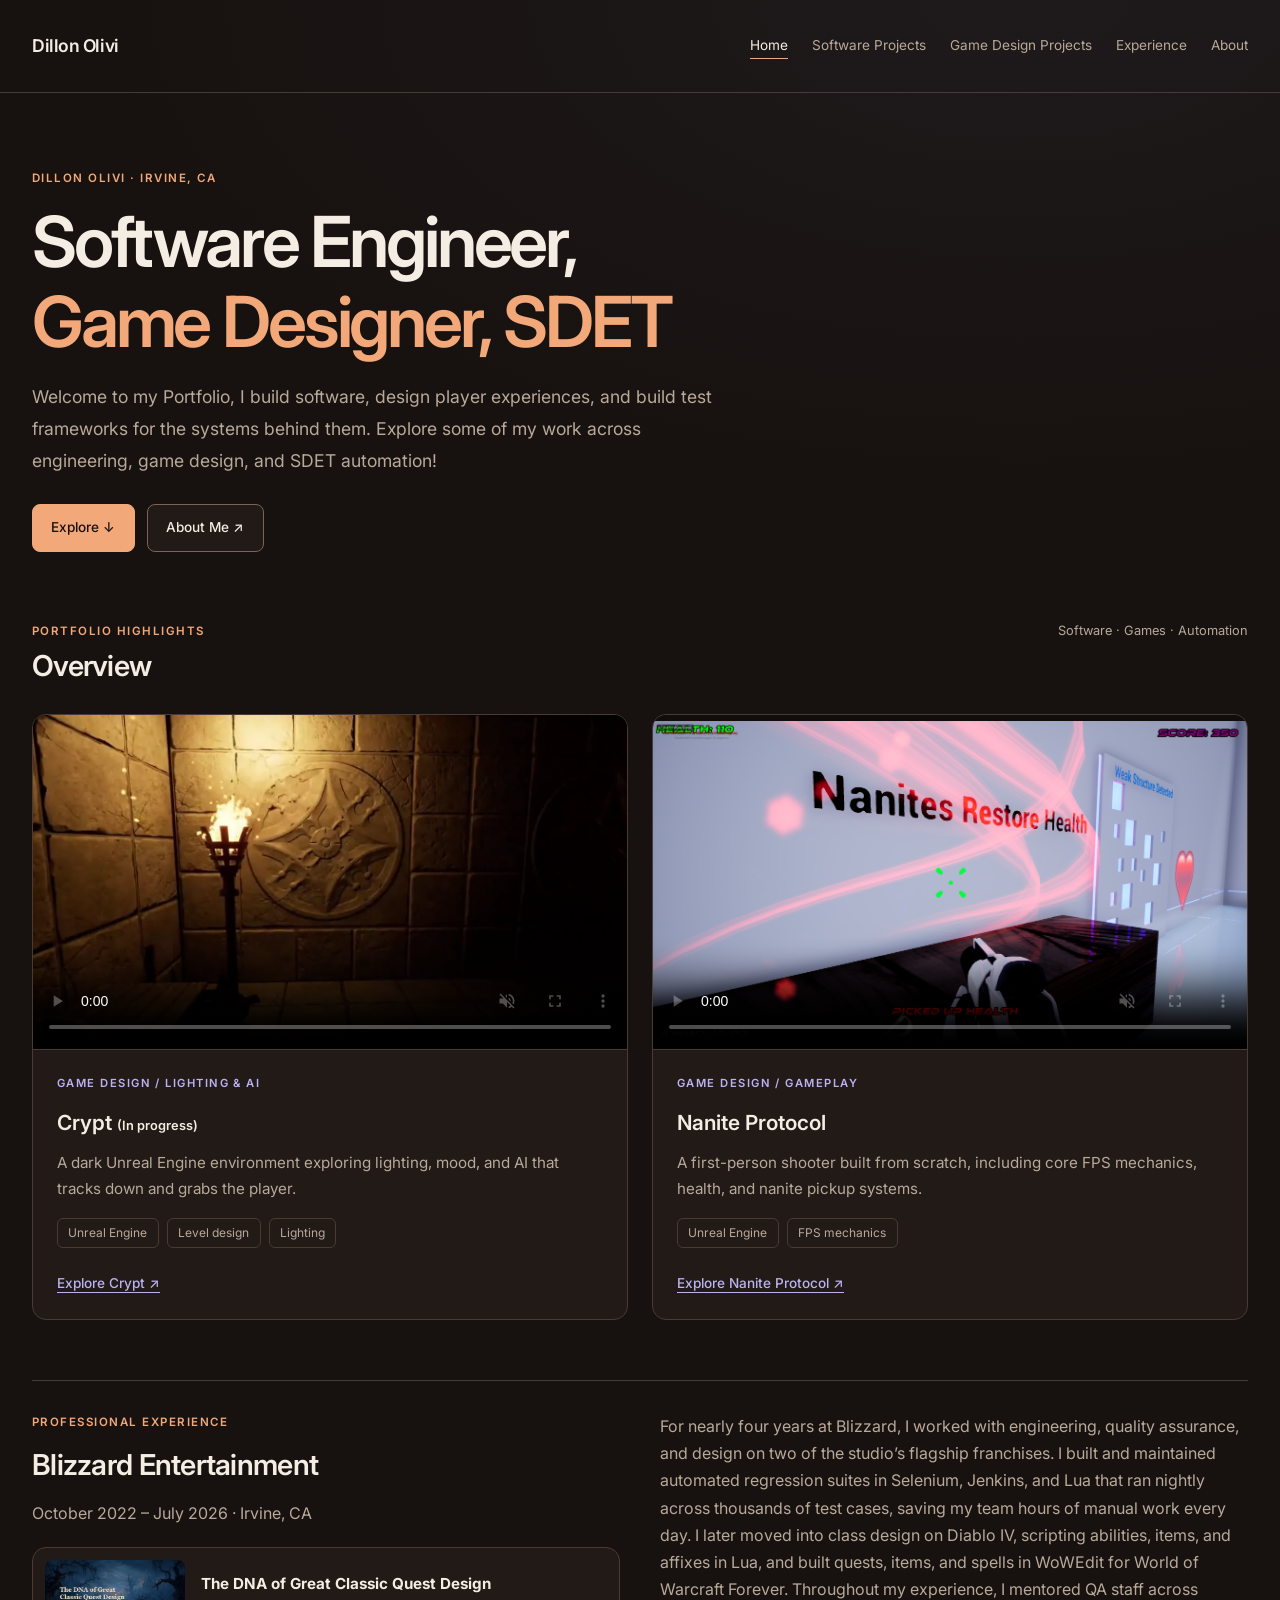
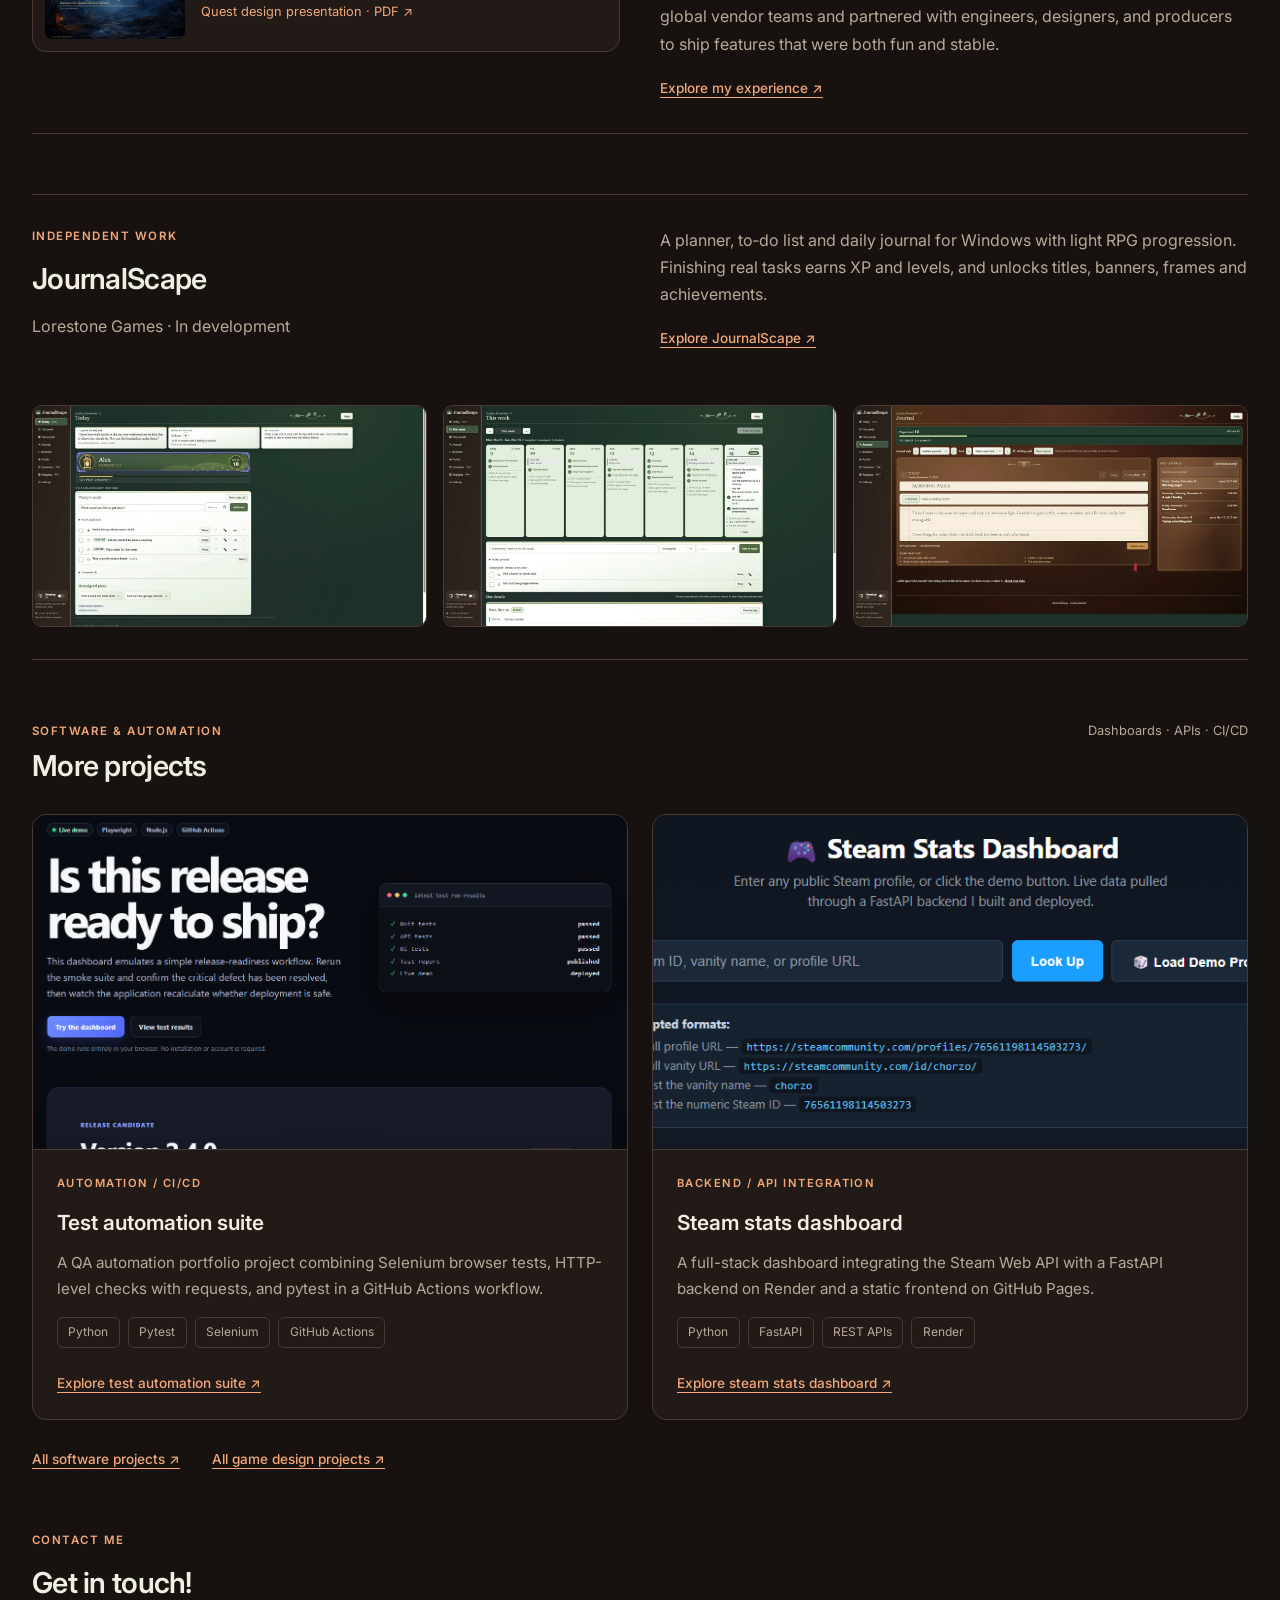
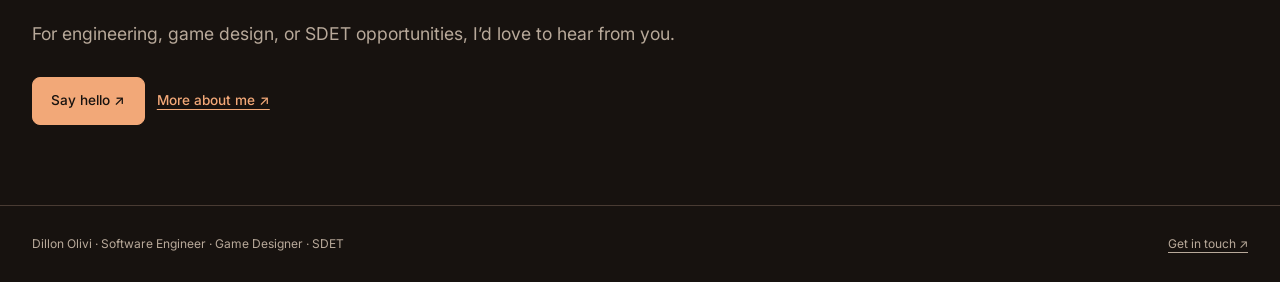
==== commit 1354f44e: "Home: add quest presentation card and JournalScape screenshots, move dashboards below experience; Ex" ====
--- a/index.html
+++ b/index.html
@@ -37,25 +37,17 @@
 <div class="project-media"><video preload="none" muted loop playsinline controls aria-label="Crypt preview" poster="assets/projects/crypt-progress-1.webp"><source src="assets/projects/crypt-progress-1.mp4" type="video/mp4"></video></div>
 <div class="project-body"><p class="eyebrow">Game Design / Lighting &amp; AI</p><h3>Crypt <small>(In progress)</small></h3><p>A dark Unreal Engine environment exploring lighting, mood, and AI that tracks down and grabs the player.</p><div class="skill-tags"><span>Unreal Engine</span><span>Level design</span><span>Lighting</span></div><a class="text-link" href="game-design.html#crypt">Explore Crypt ↗</a></div>
 </article>
-<article class="project-card engineering-card" id="test-automation">
-<a class="project-media" href="https://dillon-olivi.github.io/release-readiness-demo/" target="_blank" rel="noopener noreferrer"><img src="assets/projects/test-automation-preview.png" alt="Test automation suite interface preview" loading="lazy"></a>
-<div class="project-body"><p class="eyebrow">Automation / CI/CD</p><h3>Test automation suite</h3><p>A QA automation portfolio project combining Selenium browser tests, HTTP-level checks with requests, and pytest in a GitHub Actions workflow.</p><div class="skill-tags"><span>Python</span><span>Pytest</span><span>Selenium</span><span>GitHub Actions</span></div>
-<a class="text-link" href="https://dillon-olivi.github.io/release-readiness-demo/" target="_blank" rel="noopener noreferrer">Explore test automation suite <span aria-hidden="true">↗</span></a></div>
-</article>
+
 <article class="project-card engineering-card design-card">
 <div class="project-media"><video preload="none" muted loop playsinline controls aria-label="Nanite Protocol preview" poster="assets/projects/nanite-protocol-1.webp"><source src="assets/projects/nanite-protocol-2.mp4" type="video/mp4"></video></div>
 <div class="project-body"><p class="eyebrow">Game Design / Gameplay</p><h3>Nanite Protocol</h3><p>A first-person shooter built from scratch, including core FPS mechanics, health, and nanite pickup systems.</p><div class="skill-tags"><span>Unreal Engine</span><span>FPS mechanics</span></div><a class="text-link" href="game-design.html#nanite-protocol">Explore Nanite Protocol ↗</a></div>
 </article>
-<article class="project-card engineering-card" id="steam-dashboard">
-<a class="project-media" href="https://dillon-olivi.github.io/steam-dashboard/" target="_blank" rel="noopener noreferrer"><img src="assets/projects/steam-dashboard-preview.png" alt="Steam stats dashboard with player lookup and demo profile controls" loading="lazy"></a>
-<div class="project-body"><p class="eyebrow">Backend / API integration</p><h3>Steam stats dashboard</h3><p>A full-stack dashboard integrating the Steam Web API with a FastAPI backend on Render and a static frontend on GitHub Pages.</p><div class="skill-tags"><span>Python</span><span>FastAPI</span><span>REST APIs</span><span>Render</span></div>
-<a class="text-link" href="https://dillon-olivi.github.io/steam-dashboard/" target="_blank" rel="noopener noreferrer">Explore steam stats dashboard <span aria-hidden="true">↗</span></a></div>
-</article></div>
-<div class="actions collection-links"><a class="text-link" href="software-engineering.html">All software projects ↗</a><a class="text-link" href="game-design.html">All game design projects ↗</a></div>
+</div>
+
 </section>
 <section class="section background-strip" aria-labelledby="background-title">
-<div><p class="eyebrow">Professional experience</p><h2 id="background-title">Blizzard Entertainment</h2><p>October 2022 – July 2026 · Irvine, CA</p></div>
-<div><p>For nearly four years at Blizzard, I worked at the with engineering, quality assurance, and design on two of the studio’s flagship franchises. 
+<div><p class="eyebrow">Professional experience</p><h2 id="background-title">Blizzard Entertainment</h2><p>October 2022 – July 2026 · Irvine, CA</p><a class="strip-feature" href="assets/docs/dna-of-great-classic-quest-design.pdf" target="_blank" rel="noopener noreferrer"><img src="assets/projects/dna-of-great-classic-quest-design.webp" alt="Case study cover showing a misty forest path in Classic World of Warcraft" loading="lazy" width="640" height="360"><span><strong>The DNA of Great Classic Quest Design</strong><small>Quest design presentation · PDF <span aria-hidden="true">↗</span></small></span></a></div>
+<div><p>For nearly four years at Blizzard, I worked with engineering, quality assurance, and design on two of the studio’s flagship franchises. 
 I built and maintained automated regression suites in Selenium, Jenkins, and Lua that ran nightly across thousands of test cases, saving my team hours of manual work every day.
 I later moved into class design on Diablo IV, scripting abilities, items, and affixes in Lua, and built quests, items, and spells in WoWEdit for World of Warcraft Forever. 
 Throughout my experience, I mentored QA staff across global vendor teams and partnered with engineers, designers, and producers to ship features that were both fun and stable.</p><a class="text-link" href="experience.html">Explore my experience ↗</a></div>
@@ -63,7 +55,19 @@
 <section class="section background-strip" aria-labelledby="journalscape-home-title">
 <div><p class="eyebrow">Independent work</p><h2 id="journalscape-home-title">JournalScape</h2><p>Lorestone Games · In development</p></div>
 <div><p>A planner, to‑do list and daily journal for Windows with light RPG progression. Finishing real tasks earns XP and levels, and unlocks titles, banners, frames and achievements.</p><a class="text-link" href="software-engineering.html#journalscape">Explore JournalScape ↗</a></div>
+<div class="screenshot-grid strip-shots"><img src="assets/projects/journalscape-today.webp" alt="JournalScape Today page with tasks, routines, XP and level" width="1280" height="720" loading="lazy"><img src="assets/projects/journalscape-week.webp" alt="JournalScape week planner with each day in its own column" width="1280" height="720" loading="lazy"><img src="assets/projects/journalscape-journal.webp" alt="JournalScape daily journal page" width="1280" height="720" loading="lazy"></div>
 </section>
+<section class="section" aria-labelledby="more-projects-title"><div class="section-heading"><div><p class="eyebrow">Software &amp; automation</p><h2 id="more-projects-title">More projects</h2></div><p class="muted">Dashboards · APIs · CI/CD</p></div><div class="project-grid"><article class="project-card engineering-card" id="test-automation">
+<a class="project-media" href="https://dillon-olivi.github.io/release-readiness-demo/" target="_blank" rel="noopener noreferrer"><img src="assets/projects/test-automation-preview.png" alt="Test automation suite interface preview" loading="lazy"></a>
+<div class="project-body"><p class="eyebrow">Automation / CI/CD</p><h3>Test automation suite</h3><p>A QA automation portfolio project combining Selenium browser tests, HTTP-level checks with requests, and pytest in a GitHub Actions workflow.</p><div class="skill-tags"><span>Python</span><span>Pytest</span><span>Selenium</span><span>GitHub Actions</span></div>
+<a class="text-link" href="https://dillon-olivi.github.io/release-readiness-demo/" target="_blank" rel="noopener noreferrer">Explore test automation suite <span aria-hidden="true">↗</span></a></div>
+</article>
+<article class="project-card engineering-card" id="steam-dashboard">
+<a class="project-media" href="https://dillon-olivi.github.io/steam-dashboard/" target="_blank" rel="noopener noreferrer"><img src="assets/projects/steam-dashboard-preview.png" alt="Steam stats dashboard with player lookup and demo profile controls" loading="lazy"></a>
+<div class="project-body"><p class="eyebrow">Backend / API integration</p><h3>Steam stats dashboard</h3><p>A full-stack dashboard integrating the Steam Web API with a FastAPI backend on Render and a static frontend on GitHub Pages.</p><div class="skill-tags"><span>Python</span><span>FastAPI</span><span>REST APIs</span><span>Render</span></div>
+<a class="text-link" href="https://dillon-olivi.github.io/steam-dashboard/" target="_blank" rel="noopener noreferrer">Explore steam stats dashboard <span aria-hidden="true">↗</span></a></div>
+</article></div>
+<div class="actions collection-links"><a class="text-link" href="software-engineering.html">All software projects ↗</a><a class="text-link" href="game-design.html">All game design projects ↗</a></div></section>
 <section class="section home-contact" aria-labelledby="contact-title"><p class="eyebrow">Contact Me</p><h2 id="contact-title">Get in touch!</h2><p class="lead">For engineering, game design, or SDET opportunities, I’d love to hear from you.</p><div class="actions"><a class="btn btn-primary" href="mailto:dillonjameso13@gmail.com">Say hello ↗</a><a class="text-link" href="about.html">More about me ↗</a></div></section>
 </main>
 <footer class="site-footer"><p>Dillon Olivi · Software Engineer · Game Designer · SDET</p><a href="mailto:dillonjameso13@gmail.com">Get in touch ↗</a></footer>
--- a/css/styles.css
+++ b/css/styles.css
@@ -79,6 +79,12 @@
 .background-strip { display: grid; grid-template-columns: 1fr 1fr; gap: 2.5rem; padding-block: 2rem; border-block: 1px solid var(--border); }
 .background-strip p { color: var(--text-muted); }
 .background-strip .eyebrow { color: var(--accent-swe-soft); }
+.strip-feature { display: flex; align-items: center; gap: 1rem; margin-top: 1.25rem; padding: .75rem; background: var(--bg-raised); border: 1px solid var(--border); border-radius: var(--radius); color: inherit; text-decoration: none; transition: border-color .2s; }
+.strip-feature:hover, .strip-feature:focus-visible { border-color: var(--accent-swe-soft); }
+.strip-feature img { flex: 0 0 140px; width: 140px; height: auto; aspect-ratio: 16/9; object-fit: cover; border-radius: calc(var(--radius) / 2); }
+.strip-feature strong { display: block; color: var(--text); font-size: .95rem; line-height: 1.3; margin-bottom: .25rem; }
+.background-strip .strip-shots { grid-column: 1 / -1; margin-block: .5rem 0; }
+.strip-feature small { color: var(--accent-swe-soft); font-size: .8rem; }
 .design-feature { display: grid; grid-template-columns: 1.2fr 1fr; gap: 3rem; align-items: center; }
 .design-feature p { color: var(--text-muted); }
 .design-feature .eyebrow, .design-feature .text-link { color: var(--accent-design-soft); }
@@ -144,7 +150,7 @@
 .credits-grid { display: grid; grid-template-columns: repeat(auto-fit, minmax(min(280px, 100%), 1fr)); gap: 1.5rem; }
 .team-section { margin-top: 2rem; padding-top: 2rem; border-top: 1px solid var(--border); }
 .credit-card { padding: 0; overflow: hidden; margin: 0; }
-.credit-card > img { display: block; width: 100%; height: auto; aspect-ratio: 16/9; object-fit: cover; }
+.credit-card > img, .credit-card > a > img { display: block; width: 100%; height: auto; aspect-ratio: 16/9; object-fit: cover; }
 .credit-card h4 { font-size: 1.1rem; margin: 0 0 .5rem; }
 .credit-card p { margin: 0; }
 .assignment-feature { display: grid; grid-template-columns: 1fr 1.25fr; gap: 2rem; align-items: start; }
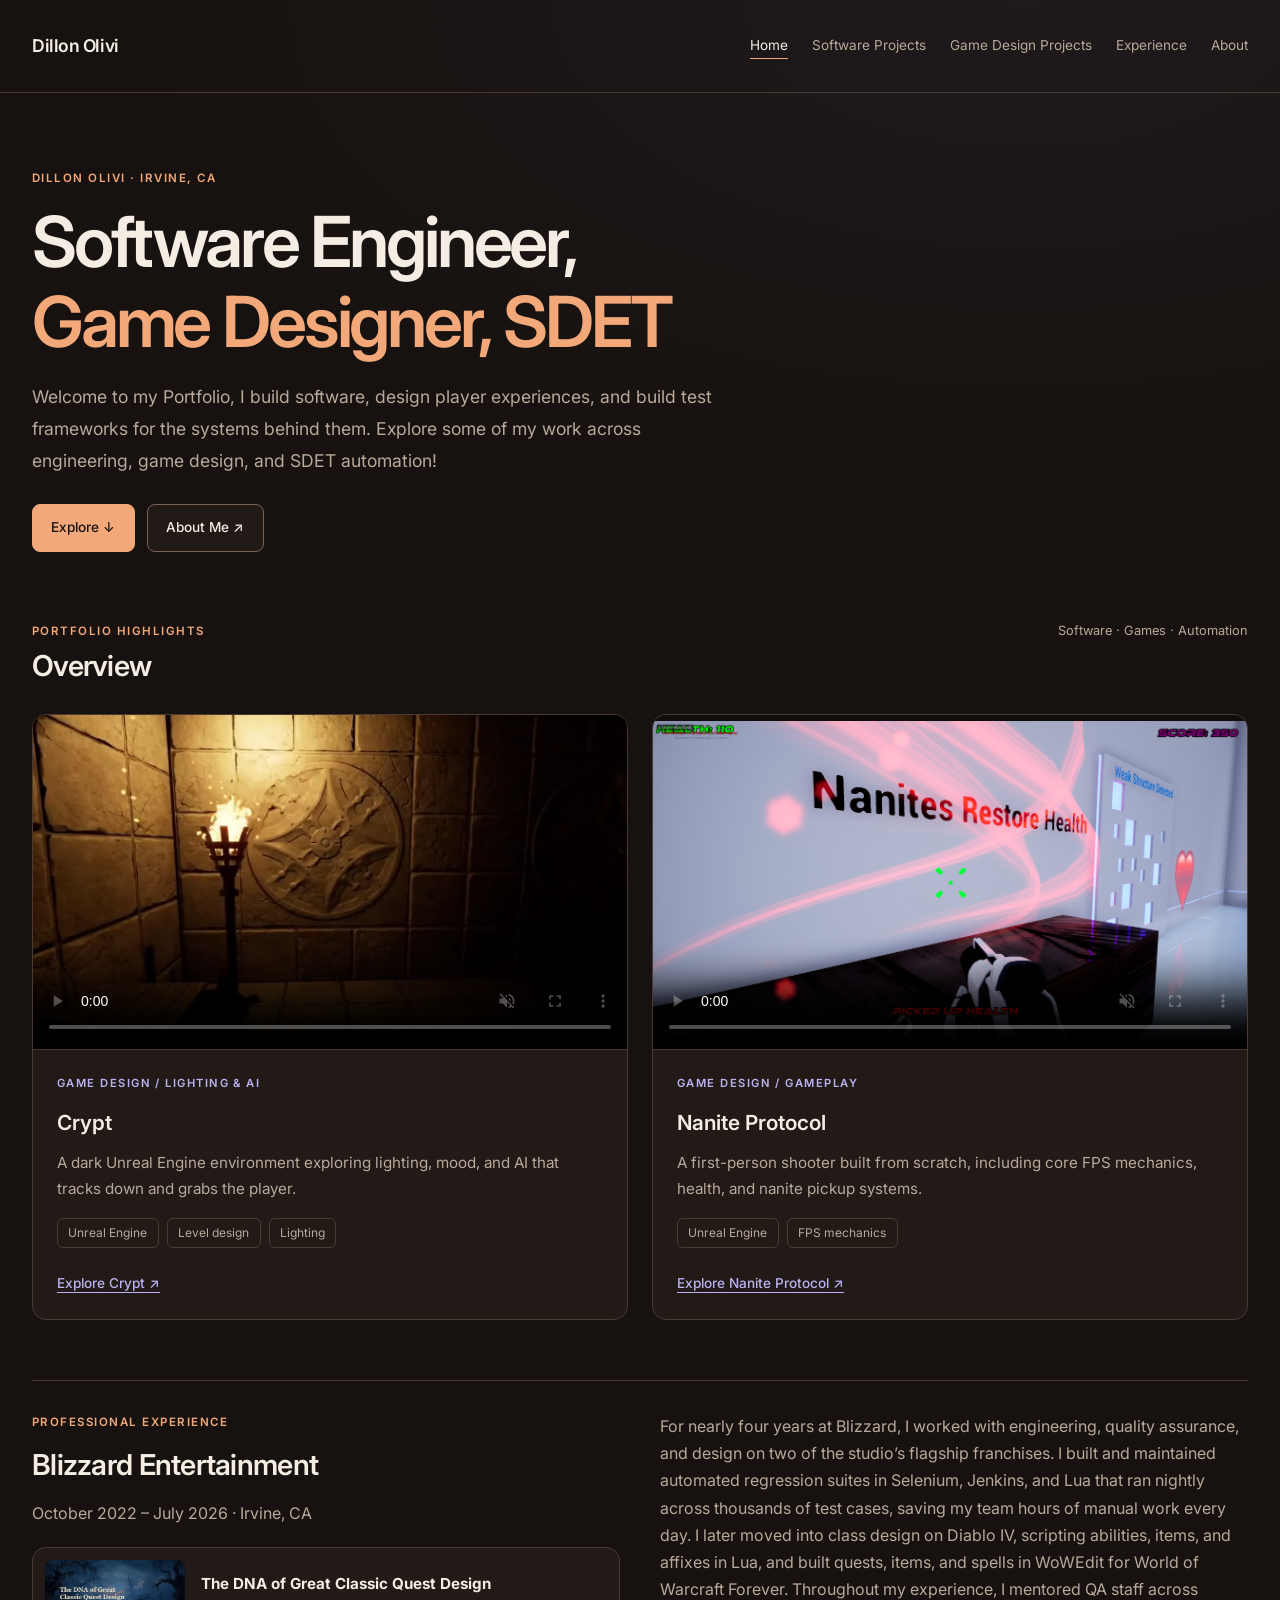
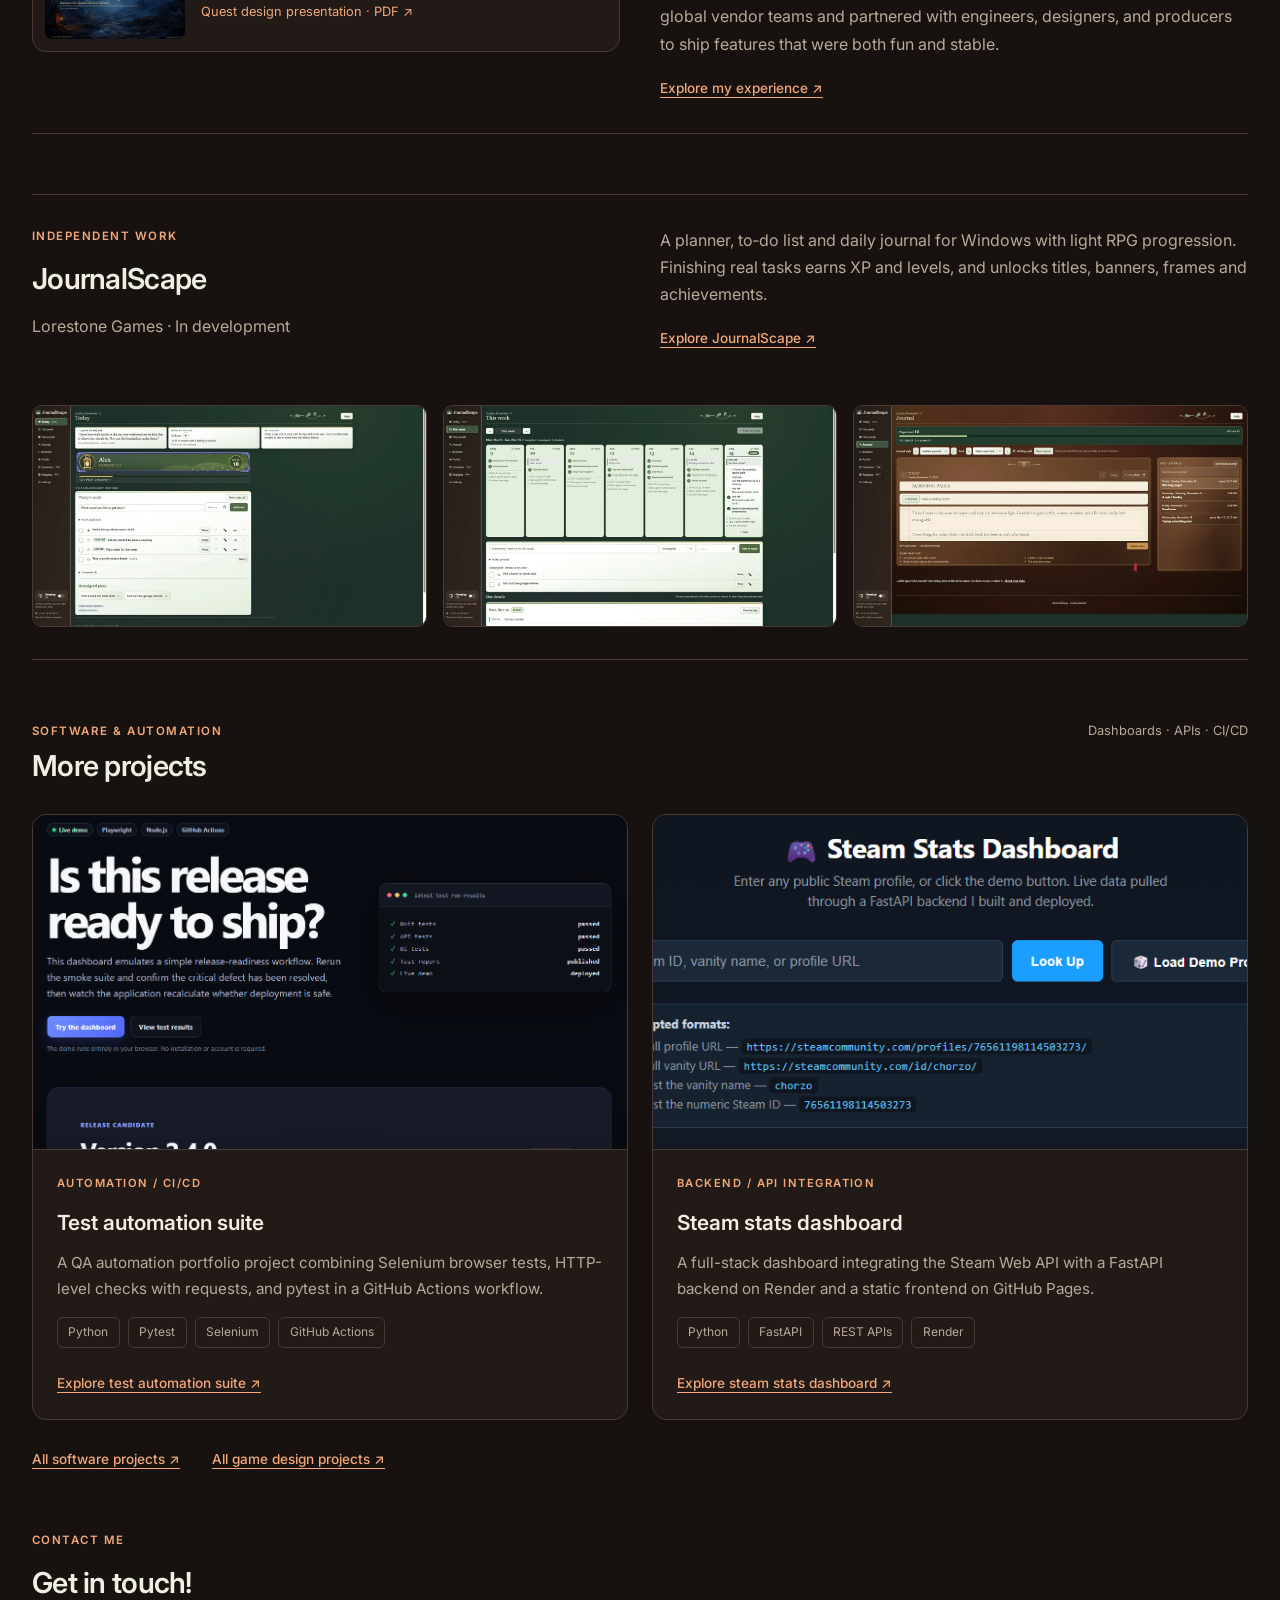
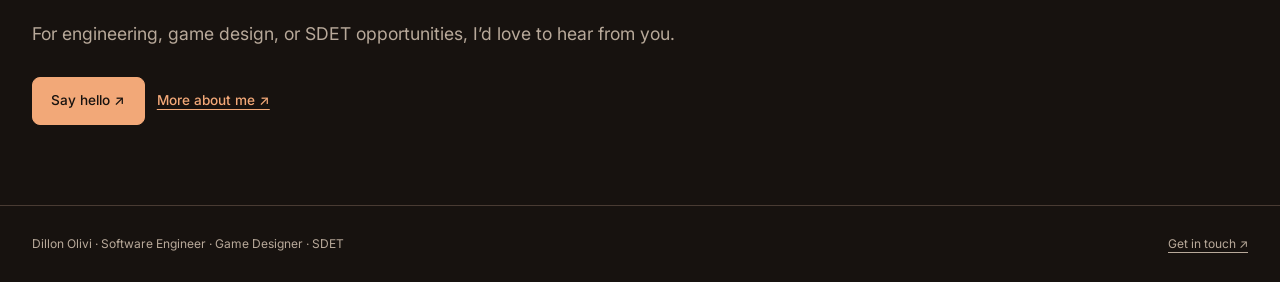
==== commit a325ea38: "Rename Crypt title, drop in-progress label Co-Authored-By: Claude Opus 5.5 <noreply@anthropic.com> C" ====
--- a/index.html
+++ b/index.html
@@ -35,7 +35,7 @@
 <div class="section-heading"><div><p class="eyebrow">Portfolio highlights</p><h2 id="featured-work">Overview</h2></div><p class="muted">Software · Games · Automation</p></div>
 <div class="project-grid"><article class="project-card engineering-card design-card">
 <div class="project-media"><video preload="none" muted loop playsinline controls aria-label="Crypt preview" poster="assets/projects/crypt-progress-1.webp"><source src="assets/projects/crypt-progress-1.mp4" type="video/mp4"></video></div>
-<div class="project-body"><p class="eyebrow">Game Design / Lighting &amp; AI</p><h3>Crypt <small>(In progress)</small></h3><p>A dark Unreal Engine environment exploring lighting, mood, and AI that tracks down and grabs the player.</p><div class="skill-tags"><span>Unreal Engine</span><span>Level design</span><span>Lighting</span></div><a class="text-link" href="game-design.html#crypt">Explore Crypt ↗</a></div>
+<div class="project-body"><p class="eyebrow">Game Design / Lighting &amp; AI</p><h3>Crypt</h3><p>A dark Unreal Engine environment exploring lighting, mood, and AI that tracks down and grabs the player.</p><div class="skill-tags"><span>Unreal Engine</span><span>Level design</span><span>Lighting</span></div><a class="text-link" href="game-design.html#crypt">Explore Crypt ↗</a></div>
 </article>
 
 <article class="project-card engineering-card design-card">
